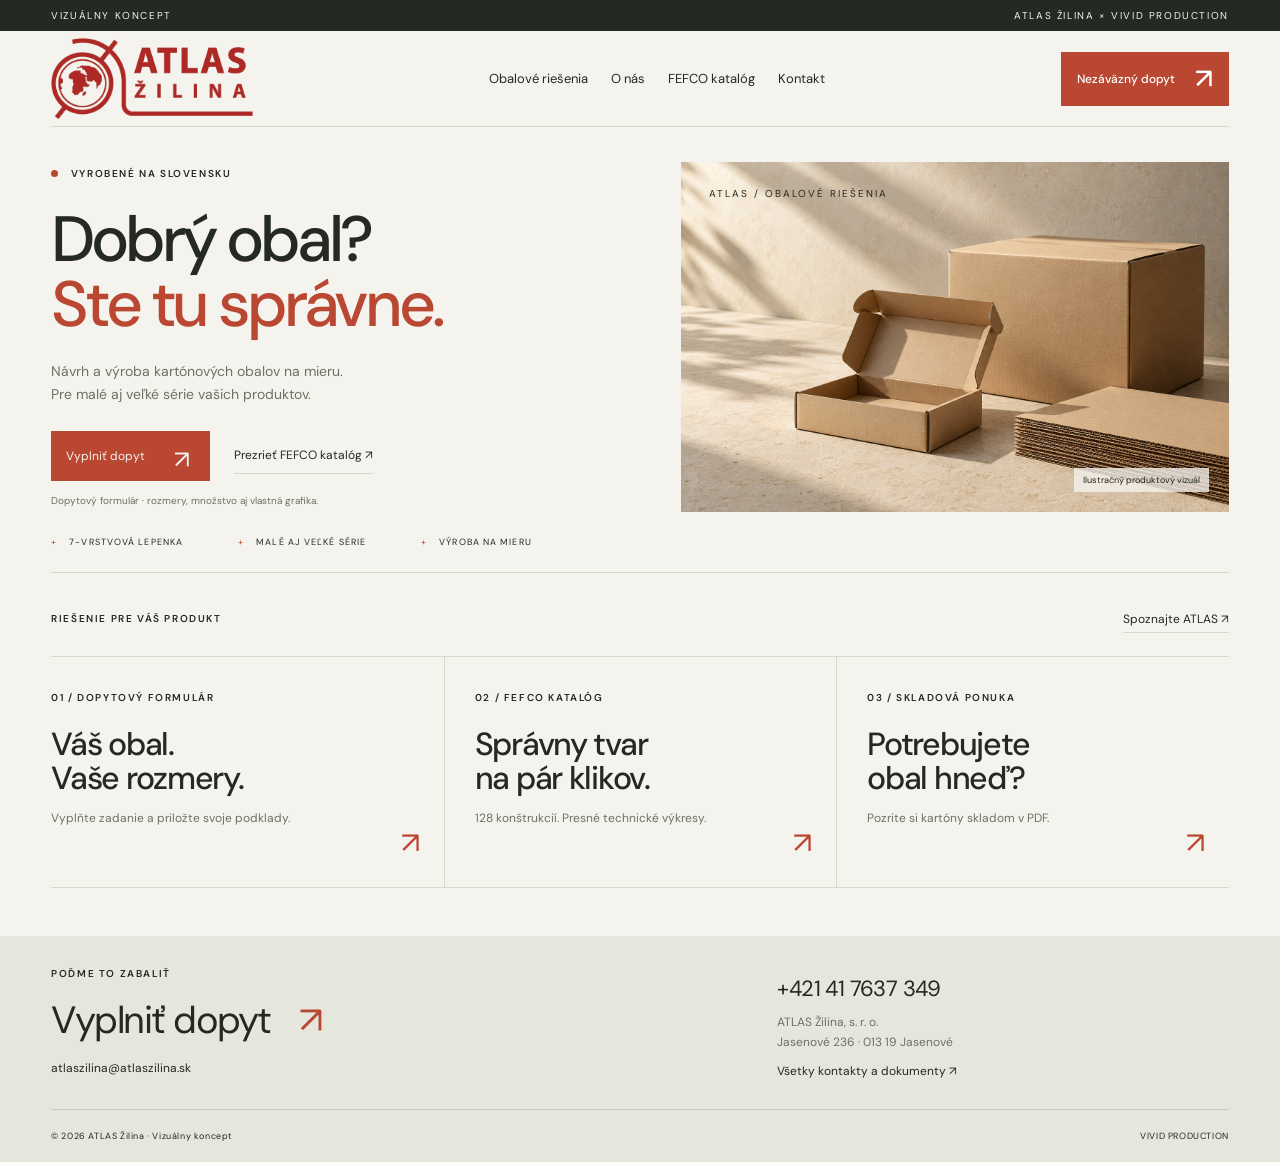
==== index.html @ 8ef68969 "Make inquiry form prominent in header, hero and contact" ====
<!doctype html>
<html lang="sk"><head><meta charset="utf-8"><meta http-equiv="Content-Security-Policy" content="default-src 'none'; base-uri 'none'; object-src 'none'; script-src 'self'; style-src 'self'; font-src 'self'; img-src 'self' data:; connect-src 'self' blob:; form-action 'none'"><meta name="referrer" content="strict-origin-when-cross-origin"><meta name="viewport" content="width=device-width,initial-scale=1"><meta name="robots" content="noindex,nofollow"><meta name="description" content="ATLAS Žilina — návrh a výroba kartónových obalov na mieru. Vizuálny koncept od Vivid Production."><title>ATLAS Žilina — Dobrý obal? Ste tu správne.</title><link rel="stylesheet" href="style.css"></head>
<body id="top" class="minimal-home"><div class="concept">VIZUÁLNY KONCEPT <span>ATLAS ŽILINA × VIVID PRODUCTION</span></div><header><a href="index.html" aria-label="Atlas Žilina — úvod"><img class="logo" src="logo.png" alt="ATLAS Žilina"></a><nav id="nav"><a href="index.html#riesenia">Obalové riešenia</a><a href="o-nas.html">O nás</a><a href="fefco.html">FEFCO katalóg</a><a href="index.html#kontakt">Kontakt</a></nav><a class="nav-cta" href="dopyt.html">Nezáväzný dopyt <span aria-hidden="true">↗</span></a><button id="menu" aria-label="Otvoriť menu" aria-expanded="false">☰</button></header>
<main><section class="hero"><div class="hero-layout"><div class="hero-copy"><div class="eyebrow"><span class="dot"></span> VYROBENÉ NA SLOVENSKU</div><h1>Dobrý obal?<br><span>Ste tu správne.</span></h1><p>Návrh a výroba kartónových obalov na mieru.<br>Pre malé aj veľké série vašich produktov.</p><div class="hero-actions"><a class="round-link inquiry-primary" href="dopyt.html">Vyplniť dopyt <span aria-hidden="true">↗</span></a><a class="hero-secondary" href="fefco.html">Prezrieť FEFCO katalóg ↗</a></div><p class="hero-form-hint">Dopytový formulár · rozmery, množstvo aj vlastná grafika.</p></div><div class="hero-image"><img src="hero.png" alt="Ilustračná kompozícia kartónových obalov na mieru" fetchpriority="high"><div class="image-tag">ATLAS / OBALOVÉ RIEŠENIA</div><span class="image-note">Ilustračný produktový vizuál</span></div></div><div class="hero-strip"><span>7-VRSTVOVÁ LEPENKA</span><span>MALÉ AJ VEĽKÉ SÉRIE</span><span>VÝROBA NA MIERU</span></div></section><section id="riesenia" class="home-solutions"><div class="home-section-label"><span class="eyebrow">RIEŠENIE PRE VÁŠ PRODUKT</span><a href="o-nas.html">Spoznajte ATLAS ↗</a></div><div class="home-options"><a href="dopyt.html"><span class="eyebrow">01 / DOPYTOVÝ FORMULÁR</span><h2>Váš obal.<br> Vaše rozmery.</h2><p>Vyplňte zadanie a priložte svoje podklady.</p><span class="option-arrow" aria-hidden="true">↗</span></a><a href="fefco.html"><span class="eyebrow">02 / FEFCO KATALÓG</span><h2>Správny tvar<br> na pár klikov.</h2><p>128 konštrukcií. Presné technické výkresy.</p><span class="option-arrow" aria-hidden="true">↗</span></a><a href="https://www.atlaszilina.sk/files/kartony_skladom.pdf" target="_blank" rel="noopener"><span class="eyebrow">03 / SKLADOVÁ PONUKA</span><h2>Potrebujete<br> obal hneď?</h2><p>Pozrite si kartóny skladom v PDF.</p><span class="option-arrow" aria-hidden="true">↗</span></a></div></section></main><footer id="kontakt" class="home-footer"><div class="home-contact"><div><span class="eyebrow">POĎME TO ZABALIŤ</span><a class="home-email" href="dopyt.html">Vyplniť dopyt <span>↗</span></a><a href="mailto:atlaszilina@atlaszilina.sk">atlaszilina@atlaszilina.sk</a></div><div><a class="home-phone" href="tel:+421417637349">+421 41 7637 349</a><p>ATLAS Žilina, s. r. o.<br>Jasenové 236 · 013 19 Jasenové</p><a href="o-nas.html#kontakt">Všetky kontakty a dokumenty ↗</a></div></div><div class="footer-bottom"><span>© 2026 ATLAS Žilina · Vizuálny koncept</span><span>VIVID PRODUCTION</span></div></footer><script src="app.js"></script></body></html>
---- style.css ----
:root{--paper:#f5f3ed;--ink:#252923;--muted:#6d7167;--red:#b94732;--line:#d8d9ce;--sage:#e6e8dd}*{box-sizing:border-box}html{scroll-behavior:smooth;scroll-padding-top:100px}body{margin:0;background:var(--paper);color:var(--ink);font-family:'DM Sans',Arial,sans-serif;font-size:16px;-webkit-font-smoothing:antialiased}a{color:inherit;text-decoration:none}button,input,select,textarea{font:inherit}button,a,input,select,textarea{-webkit-tap-highlight-color:transparent}button{cursor:pointer}a:focus-visible,button:focus-visible,input:focus-visible,textarea:focus-visible,select:focus-visible{outline:2px solid var(--red);outline-offset:5px}img{display:block;width:100%;object-fit:cover}p{line-height:1.65}button{color:inherit}h1,h2,h3,p,figure{margin:0}h1,h2,h3{font-weight:500}em{font-style:normal;color:var(--red)}.concept{padding:9px 4%;font-size:10px;letter-spacing:1.6px;background:var(--ink);color:#f5f3ed;display:flex;justify-content:space-between}header{height:100px;margin:0 4%;display:flex;align-items:center;justify-content:space-between;border-bottom:1px solid var(--line);gap:24px}.logo{width:146px;height:auto;object-fit:contain}nav{display:flex;gap:30px;font-size:13px}nav a:hover{color:var(--red)}.nav-cta{border-bottom:1px solid var(--ink);padding:12px 0;font-size:13px}.nav-cta span{margin-left:30px}#menu{display:none}.hero{padding:50px 4% 0}.eyebrow{font-size:10px;letter-spacing:1.6px;font-weight:600;line-height:1.6}.dot{display:inline-block;width:7px;height:7px;border-radius:100%;background:var(--red);margin-right:9px}.hero h1{font-size:clamp(66px,9.5vw,150px);line-height:.98;letter-spacing:-.075em;margin:35px 0 30px}.hero h1 span{color:var(--red)}.hero-bottom{display:flex;justify-content:space-between;align-items:flex-end;margin-bottom:32px}.hero-bottom p{font-size:14px}.round-link{display:flex;align-items:center;gap:22px;font-size:12px}.round-link span{border:1px solid var(--line);width:46px;height:46px;display:grid;place-items:center;font-size:20px}.hero-image{position:relative;overflow:hidden;height:clamp(350px,43vw,650px);background:#d5c5af}.hero-image img{height:100%;object-position:center 53%}.image-tag{position:absolute;left:28px;top:25px;font-size:10px;letter-spacing:2px}.image-caption{position:absolute;left:28px;bottom:30px;font-size:24px;letter-spacing:-.6px}.image-note{position:absolute;right:20px;bottom:20px;font-size:9px;background:#f5f3edc9;padding:6px 9px}.hero-strip{display:flex;justify-content:space-between;gap:20px;padding:24px 0;border-bottom:1px solid var(--line);font-size:10px;letter-spacing:1.1px}.hero-strip span:before{content:'+';color:var(--red);margin-right:12px}.section{padding:100px 4%}.section-top{display:flex;justify-content:space-between;gap:25px;margin-bottom:40px}.small{color:var(--muted);font-size:12px}.intro{display:grid;grid-template-columns:1.3fr 1fr;gap:12%;align-items:end;margin-bottom:55px}h2{font-size:clamp(42px,5.5vw,83px);line-height:1.05;letter-spacing:-.06em}.intro>p{max-width:370px;color:var(--muted);font-size:15px}.solution{display:grid;grid-template-columns:.35fr 1.4fr 1.25fr 50px;gap:25px;align-items:center;padding:35px 0;border-top:1px solid var(--line);transition:padding .25s,color .25s}.solution:last-child{border-bottom:1px solid var(--line)}.solution:hover{padding-left:15px;padding-right:15px;color:var(--red)}.index{font-size:11px;color:var(--muted)}h3{font-size:25px;letter-spacing:-.8px}.solution p{font-size:13px;max-width:330px;color:var(--muted)}.arrow{font-size:28px;text-align:right}.factory{background:var(--ink);color:var(--paper);padding:75px 4%}.factory-title{display:flex;justify-content:space-between;align-items:flex-start;margin-bottom:45px;gap:30px}.factory-title h2{font-size:clamp(38px,5vw,72px)}.factory-title em{color:#c6cdb6}.factory figure{position:relative}.factory figure img{height:480px;object-position:center}.factory figcaption{font-size:10px;display:flex;justify-content:space-between;padding:15px 0;color:#c5c9bc;letter-spacing:.5px}.factory-facts{display:grid;grid-template-columns:repeat(3,1fr);gap:60px;padding-top:55px}.fact-number{display:block;font-size:72px;letter-spacing:-5px;line-height:1;margin-bottom:28px}.fact-number>span{font-size:17px;letter-spacing:-.5px;margin-left:10px;color:#bbc5a9}.factory-facts h3{font-size:18px;margin-bottom:12px}.factory-facts p{font-size:13px;color:#bdc2b5;max-width:280px}.process-grid{display:grid;grid-template-columns:1fr 1fr;gap:8%}.step{width:100%;display:flex;gap:24px;padding:27px 0;text-align:left;background:none;border:0;border-top:1px solid var(--line);align-items:flex-start}.step>span{font-size:11px;padding-top:8px;color:var(--muted)}.step h3{font-size:24px;margin-bottom:12px}.step p{font-size:13px;color:var(--muted);max-width:310px;display:none}.step b{margin-left:auto;font-size:22px;font-weight:400}.step.active{color:var(--red)}.step.active p{display:block}.process-image{align-self:start;background:var(--sage)}.process-image img{height:320px}.process-image figcaption{font-size:10px;padding:15px 18px;letter-spacing:.5px}.material-section{display:grid;grid-template-columns:1fr 1fr;background:var(--sage)}.material-photo{position:relative}.material-photo img{height:100%;min-height:480px}.material-photo>span{position:absolute;bottom:18px;left:22px;background:var(--paper);font-size:9px;padding:7px 10px;letter-spacing:1px}.material-copy{padding:65px 12%}.material-copy h2{margin:30px 0}.material-copy p{font-size:14px;color:var(--muted);max-width:330px}.text-link{display:flex;justify-content:space-between;border-bottom:1px solid var(--ink);padding:20px 0;margin-top:20px;font-size:13px}.inquiry{display:grid;grid-template-columns:1fr 1.1fr;gap:8%;padding-top:110px;padding-bottom:110px}.inquiry h2{margin:35px 0 25px}.inquiry>div>p{color:var(--muted);font-size:14px}.contact-phone{display:inline-block;margin-top:35px;font-size:21px;letter-spacing:-.5px}form{background:#eeeee6;padding:35px}.form-top{display:flex;justify-content:space-between;font-size:10px;letter-spacing:1.6px;margin-bottom:30px}label{display:flex;flex-direction:column;font-size:11px;gap:10px;margin-bottom:22px}.form-row{display:grid;grid-template-columns:1fr 1fr;gap:20px}input,select,textarea{border:0;border-bottom:1px solid #c5c8ba;background:transparent;padding:8px 0 12px;width:100%;min-width:0;border-radius:0;font-size:13px;color:var(--ink)}textarea{resize:vertical}input::placeholder,textarea::placeholder{color:#84887b}.form-note{font-size:10px;line-height:1.6;color:var(--muted);margin-bottom:15px}.submit{display:flex;justify-content:space-between;align-items:center;width:100%;background:var(--red);color:#fff;border:0;padding:18px 20px;font-size:13px}.submit:hover{background:#9f3827}#draft{padding-top:25px}#draft h3{font-size:20px;margin-bottom:15px}.draft-actions{display:flex;gap:16px;flex-wrap:wrap;margin:15px 0;font-size:12px}.draft-actions button{border:1px solid var(--ink);background:none;padding:8px}.draft-actions a{padding:8px 0}footer{background:#e6e7dc;padding:45px 4% 20px}.footer-top{display:flex;justify-content:space-between;align-items:center;padding-bottom:45px;border-bottom:1px solid #cacdbe}.footer-top p{font-size:25px;line-height:1.2;letter-spacing:-.7px}.footer-top>a{font-size:12px}.footer-grid{display:grid;grid-template-columns:1fr 1.3fr 1fr 1fr;gap:35px;padding:45px 0}.footer-grid p{font-size:12px;margin:20px 0 10px;line-height:1.9}.footer-grid a{font-size:12px}.footer-grid a:hover{text-decoration:underline}.footer-bottom{display:flex;justify-content:space-between;gap:20px;font-size:9px;letter-spacing:.6px;border-top:1px solid #cacdbe;padding-top:20px}::selection{background:var(--red);color:#fff}@media(min-width:1600px){header,.hero,.section,.factory,footer{padding-left:max(4%,calc((100vw - 1500px)/2));padding-right:max(4%,calc((100vw - 1500px)/2))}header{margin:0}}@media(max-width:900px){nav{gap:16px;font-size:11px}.nav-cta{font-size:11px}.logo{width:120px}.solution{grid-template-columns:30px 1fr 1fr 25px;gap:15px}.factory-facts{gap:30px}.material-copy{padding:45px 9%}.material-copy h2{font-size:48px}.inquiry{gap:5%}form{padding:25px}.footer-grid{grid-template-columns:1fr 1fr}.fact-number{font-size:60px}.hero h1{font-size:11vw}}@media(max-width:620px){.concept{font-size:8px;letter-spacing:.6px}header{height:80px}.logo{width:115px}.nav-cta{margin-left:auto;font-size:11px}.nav-cta span{margin-left:10px}#menu{display:block;background:none;border:0;font-size:22px;padding:8px}nav{display:none;position:absolute;top:108px;left:0;right:0;background:var(--paper);padding:25px 5%;z-index:10;border-bottom:1px solid var(--line);font-size:15px}nav.open{display:flex;flex-direction:column;gap:22px}.hero{padding-top:35px}.hero>.eyebrow{font-size:8px;letter-spacing:.8px}.hero h1{font-size:15vw;margin:27px 0;letter-spacing:-.07em}.hero-bottom{display:block}.hero-bottom p{font-size:12px}.round-link{margin-top:20px;justify-content:space-between}.round-link span{width:36px;height:36px}.hero-image{height:360px}.hero-image img{object-position:58% center}.image-tag{font-size:8px;left:16px;top:16px}.image-caption{left:16px;bottom:45px;font-size:19px}.image-note{font-size:8px;bottom:12px;right:12px}.hero-strip{display:grid;grid-template-columns:1fr 1fr;gap:15px 8px;font-size:8px;letter-spacing:.5px;padding:22px 0}.hero-strip span:before{margin-right:6px}.section{padding-top:65px;padding-bottom:65px}.section-top{margin-bottom:28px}.section-top .small{display:none}.intro{grid-template-columns:1fr;gap:25px;margin-bottom:35px}h2{font-size:46px}.intro>p{font-size:14px;max-width:100%}.solution{grid-template-columns:25px 1fr 25px;gap:12px;padding:25px 0}.solution h3{font-size:23px}.solution p{grid-column:2;grid-row:2;font-size:12px}.solution .arrow{grid-column:3;grid-row:1;font-size:24px}.factory{padding-top:55px;padding-bottom:55px}.factory-title{display:block}.factory-title h2{margin-top:25px;font-size:42px}.factory figure img{height:290px}.factory figcaption{font-size:8px;gap:15px}.factory-facts{grid-template-columns:1fr;gap:30px;padding-top:30px}.factory-facts>div{border-top:1px solid #51564a;padding-top:25px}.fact-number{font-size:58px;margin-bottom:17px}.factory-facts p{max-width:100%}.process-grid{grid-template-columns:1fr;gap:30px}.process-image img{height:auto;aspect-ratio:16/10}.step h3{font-size:23px}.material-section{grid-template-columns:1fr}.material-photo img{height:300px;min-height:0}.material-copy{padding:40px 5%}.material-copy h2{font-size:48px}.material-copy p{max-width:100%}.inquiry{grid-template-columns:1fr;gap:35px}.inquiry h2{margin-top:25px}form{padding:25px 18px}.form-row{grid-template-columns:1fr;gap:0}input,select,textarea{font-size:16px}.footer-top{gap:20px;flex-wrap:wrap;padding-bottom:30px}.footer-top p{font-size:20px}.footer-grid{gap:30px 20px;padding:30px 0}.footer-grid .eyebrow{font-size:9px;letter-spacing:.6px}.footer-grid p,.footer-grid a{font-size:11px;overflow-wrap:anywhere}.footer-bottom{flex-direction:column;gap:12px;font-size:8px}}@media(prefers-reduced-motion:reduce){html{scroll-behavior:auto}*{transition:none!important}}

.file-zone{border:1px dashed #b9bdae;padding:22px;margin:4px 0 25px}.file-zone label{font-size:13px;display:block;margin-bottom:10px}.optional{color:var(--muted);font-size:10px}.file-zone>p{font-size:11px;color:var(--muted);margin:8px 0;line-height:1.6}.file-zone input{border:0;font-size:12px;padding:12px 0;max-width:100%}.file-zone input::file-selector-button{font:inherit;border:1px solid var(--ink);padding:10px 14px;background:transparent;color:var(--ink);margin-right:12px;cursor:pointer}.file-zone ul{padding:0;list-style:none;margin:10px 0}.file-zone li{display:flex;align-items:center;justify-content:space-between;gap:12px;padding:9px 0;border-top:1px solid var(--line);font-size:11px}.file-zone li span{overflow-wrap:anywhere}.file-zone li button{background:none;border:0;text-decoration:underline;font-size:11px;padding:8px}.file-error{color:#a52c21!important}.draft-actions #download-email{background:var(--ink);color:var(--paper);padding:12px}.hero h1{font-size:clamp(62px,9vw,142px)}@media(max-width:620px){.hero h1{font-size:13.5vw}.file-zone{padding:16px}.file-zone input{font-size:11px}}
/* ATLAS / Catalogue, quality and people */
.catalog-teaser{background:#eceee4}.catalog-teaser-grid{display:grid;grid-template-columns:1fr 1fr;gap:10%;align-items:center}.catalog-teaser-grid>div>p{color:var(--muted);font-size:14px;max-width:350px;margin:25px 0}.catalog-cta{display:flex;justify-content:space-between;max-width:350px;padding:18px 20px;background:var(--ink);color:var(--paper);font-size:13px}.catalog-numbers{display:flex;gap:40px;margin-top:35px;font-size:10px;letter-spacing:1px;color:var(--muted)}.catalog-numbers b{display:block;font-size:40px;letter-spacing:-2px;font-weight:500;color:var(--ink);margin-bottom:7px}.catalog-art{background:#fff;padding:30px;display:block}.catalog-art>img{width:100%;height:280px;object-fit:contain;margin:25px 0}.catalog-art-foot{display:flex;justify-content:space-between;border-top:1px solid var(--line);padding-top:20px;font-size:12px}.quality{display:grid;grid-template-columns:1.15fr 1fr;padding:90px 8%;gap:12%;background:#252923;color:#f5f3ed;align-items:center}.quality h2{font-size:clamp(40px,5vw,70px);margin:30px 0}.quality em{color:#c4ceb5}.quality-copy>p{color:#c3c9b9;font-size:14px;max-width:380px}.certificate-meta{margin:30px 0}.certificate-meta>div{display:flex;justify-content:space-between;gap:15px;border-top:1px solid #505448;padding:14px 0;font-size:11px}.certificate-meta dt{color:#bac3ab}.certificate-meta dd{margin:0;text-align:right}.certificate-links>a{display:flex;justify-content:space-between;font-size:12px;padding:16px 0;border-top:1px solid #505448}.certificate-links>a>span{color:#c4ceb5}.certificate-preview{background:#dce0ce;padding:24px;transform:rotate(2deg);color:#252923;transition:transform .3s}.certificate-preview:hover{transform:rotate(0deg)}.certificate-preview img{max-height:440px;object-fit:contain;margin:18px auto;box-shadow:0 10px 30px #0002}.cert-label,.cert-open{font-size:10px;letter-spacing:1px;display:block}.cert-open{text-align:right}.team-grid{display:grid;grid-template-columns:repeat(3,1fr);gap:45px 28px}.portrait-slot{aspect-ratio:4/5;background:#e1e4d8;display:flex;position:relative;align-items:center;justify-content:center;overflow:hidden}.portrait-1{background:#e9e3d9}.portrait-2{background:#d9dfda}.portrait-slot:after{content:'';position:absolute;width:75%;height:85%;border-radius:50% 50% 0 0;background:linear-gradient(160deg,#fff4,#fff0);bottom:-20%;transform:rotate(-12deg)}.portrait-index{position:absolute;left:20px;top:20px;font-size:9px;letter-spacing:2px}.portrait-initials{font-size:75px;font-weight:400;letter-spacing:-5px;color:#747d6350}.portrait-caption{position:absolute;bottom:20px;left:20px;font-size:8px;letter-spacing:1.5px;color:#666e5c}.person-title{display:flex;justify-content:space-between;gap:10px;margin:20px 0 8px}.person-title h3{font-size:20px;letter-spacing:-.6px}.person-title>span{color:var(--red)}.person-role{color:var(--muted);font-size:11px;min-height:34px;margin-bottom:12px}.person>a{display:block;font-size:12px;line-height:1.8;overflow-wrap:anywhere}.person>a:hover{color:var(--red)}.team-note{margin-top:35px;font-size:10px;color:var(--muted)}nav{gap:23px}.logo{width:146px;height:auto}.catalog-page{padding:60px 4% 90px}.catalog-head{display:flex;align-items:flex-end;justify-content:space-between;gap:30px;margin:30px 0 50px}.catalog-head h1{font-size:clamp(50px,7vw,105px);letter-spacing:-.07em;line-height:1.02}.catalog-head p{max-width:330px;font-size:14px;color:var(--muted)}.catalog-toolbar{display:flex;gap:20px;align-items:end;padding-bottom:25px;border-bottom:1px solid var(--line)}.catalog-search{flex:1;margin:0;max-width:440px}.catalog-search input{font-size:22px;padding:14px 0}.catalog-reset{background:none;border:1px solid var(--line);padding:13px 20px;font-size:12px}.category-filters{display:flex;gap:8px;flex-wrap:wrap;margin:25px 0 30px}.category-filter{padding:10px 14px;border:1px solid var(--line);background:transparent;font-size:11px;text-align:left}.category-filter[aria-pressed=true]{background:var(--ink);color:var(--paper);border-color:var(--ink)}.category-filter span{opacity:.6;margin-right:6px}.catalog-result-line{display:flex;justify-content:space-between;gap:20px;font-size:11px;color:var(--muted);margin-bottom:22px}.product-grid{display:grid;grid-template-columns:repeat(4,1fr);gap:18px}.fefco-product{background:#fff;border:1px solid #e3e5dc;text-align:left;padding:20px;transition:transform .2s,border-color .2s;min-width:0}.fefco-product:hover{transform:translateY(-4px);border-color:var(--red)}.fefco-product img{height:155px;object-fit:contain;margin:15px 0 25px}.fefco-code{font-size:25px;letter-spacing:-1px}.fefco-product-footer{display:flex;justify-content:space-between;align-items:center}.fefco-category{font-size:9px;color:var(--muted);margin-top:6px}.fefco-product-footer>span{font-size:24px;color:var(--red)}.empty-result{padding:80px 20px;text-align:center;color:var(--muted)}.catalog-disclaimer{font-size:11px;max-width:700px;color:var(--muted);margin-top:35px}.product-dialog{width:min(900px,94vw);max-height:90dvh;padding:0;border:0;background:var(--paper);color:var(--ink);overflow-y:auto}.product-dialog::backdrop{background:#1c241cc9;backdrop-filter:blur(4px)}.dialog-head{display:flex;justify-content:space-between;align-items:center;padding:25px 30px;border-bottom:1px solid var(--line)}.dialog-head h2{font-size:32px}.dialog-close{border:1px solid var(--line);background:none;padding:9px 14px;font-size:20px}.dialog-image{background:#fff;padding:30px}.dialog-image img{max-height:48dvh;object-fit:contain}.dialog-bottom{padding:25px 30px}.dialog-bottom p{font-size:12px;color:var(--muted);margin-bottom:18px}.dialog-actions{display:flex;justify-content:space-between;align-items:center;gap:20px;flex-wrap:wrap}.dialog-actions a{font-size:12px;border-bottom:1px solid var(--line);padding:12px 0}.dialog-actions .select-product{background:var(--red);color:#fff;padding:14px 20px;border:0}.catalog-back{font-size:11px;display:inline-block;margin-bottom:28px}.catalog-footer{padding:30px 4%;background:var(--sage);display:flex;justify-content:space-between;gap:20px;font-size:11px}.menu-link{display:none}@media(max-width:900px){nav{gap:14px;font-size:11px}.quality{padding:65px 5%;gap:6%}.product-grid{grid-template-columns:repeat(3,1fr)}.team-grid{gap:35px 20px}.person-title h3{font-size:18px}.catalog-head{align-items:flex-start;flex-direction:column;gap:25px}}@media(max-width:620px){.catalog-teaser-grid,.quality{grid-template-columns:1fr;gap:35px}.catalog-art{padding:22px}.catalog-art>img{height:220px}.quality{padding:60px 5%}.certificate-preview{max-width:340px;margin:0 auto;transform:rotate(1deg)}.team-grid{grid-template-columns:1fr 1fr;gap:35px 15px}.portrait-index,.portrait-caption{left:12px}.portrait-index{top:12px}.portrait-caption{font-size:7px;letter-spacing:.7px;bottom:12px}.portrait-initials{font-size:48px}.person-title h3{font-size:16px;line-height:1.25}.person-role{font-size:10px;min-height:45px}.person>a{font-size:10px}.catalog-page{padding-top:35px}.catalog-head h1{font-size:59px}.catalog-head{margin:20px 0 35px}.catalog-head p{font-size:13px}.catalog-toolbar{align-items:center;gap:12px}.catalog-search input{font-size:18px}.catalog-reset{padding:11px}.category-filter{font-size:10px;padding:9px 11px}.product-grid{grid-template-columns:1fr 1fr;gap:10px}.fefco-product{padding:12px}.fefco-product img{height:115px;margin:8px 0 20px}.fefco-code{font-size:22px}.fefco-category{font-size:8px}.catalog-result-line{font-size:10px}.catalog-result-line>span:last-child{display:none}.dialog-head,.dialog-bottom{padding:20px}.dialog-image{padding:15px}.dialog-head h2{font-size:28px}.catalog-footer{flex-direction:column}.menu-link{display:inline}.certificate-meta>div{font-size:10px}}
/* Owner feedback — compact editorial proportions */
@font-face{font-family:'DM Sans';font-style:normal;font-weight:400;font-display:swap;src:url('dm-sans-400.ttf') format('truetype')}@font-face{font-family:'DM Sans';font-style:normal;font-weight:500;font-display:swap;src:url('dm-sans-500.ttf') format('truetype')}@font-face{font-family:'DM Sans';font-style:normal;font-weight:600;font-display:swap;src:url('dm-sans-600.ttf') format('truetype')}
header{height:96px;gap:22px}.logo{width:202px;max-width:100%;height:auto}.nav-cta{display:flex;align-items:center;gap:20px;background:var(--red);color:#fff;border:0;padding:13px 16px;font-size:12px;font-weight:500;white-space:nowrap}.nav-cta span{margin:0;font-size:28px;line-height:1}.nav-cta:hover{background:#9f3827}.hero{padding-top:28px}.hero-layout{display:grid;grid-template-columns:1fr 1.1fr;gap:5%;align-items:center}.hero-copy{min-width:0}.hero h1{font-size:clamp(46px,5.1vw,78px);letter-spacing:-.065em;line-height:1.03;margin:25px 0 22px}.hero-copy>p{font-size:14px;color:var(--muted)}.hero-image{height:clamp(290px,28vw,390px)}.hero-image img{object-position:60% center}.hero .round-link{display:inline-flex;background:var(--ink);color:var(--paper);padding:12px 15px;gap:24px;margin-top:24px;font-size:12px}.hero .round-link span{border:0;width:26px;height:26px;font-size:25px}.hero-strip{padding:19px 0;font-size:9px}.section{padding-top:54px;padding-bottom:54px}.section-top{margin-bottom:25px}h2{font-size:clamp(33px,3.5vw,52px);letter-spacing:-.045em}.intro{gap:7%;margin-bottom:30px}.intro>p{font-size:13px}.solution{padding:23px 0}.solution h3{font-size:23px}.factory{padding-top:48px;padding-bottom:48px}.factory-title{margin-bottom:25px}.factory-title h2{font-size:clamp(32px,3.4vw,48px)}.factory figure img{height:250px}.factory-facts{gap:35px;padding-top:27px}.fact-number{font-size:53px;margin-bottom:16px;letter-spacing:-3px}.fact-number>span{font-size:14px;letter-spacing:-.4px}.fact-words{font-size:35px;letter-spacing:-1.5px;min-height:53px;display:flex;gap:8px;align-items:baseline;flex-wrap:wrap;line-height:1.1}.fact-words>span{margin-left:0}.factory-facts h3{font-size:16px}.factory-facts p{font-size:12px;max-width:100%}.process-cards{display:grid;grid-template-columns:repeat(3,1fr);gap:30px}.process-cards article{border-top:1px solid var(--line);padding-top:20px}.process-cards article>span{font-size:9px;letter-spacing:1.4px;color:var(--red)}.process-cards h3{font-size:20px;margin:15px 0 12px;letter-spacing:-.5px}.process-cards p{font-size:12px;color:var(--muted);max-width:330px}.catalog-art{padding:22px}.catalog-art>img{height:190px;margin:18px 0}.catalog-teaser-grid>div>p{margin:20px 0;font-size:13px}.catalog-numbers{margin-top:22px;gap:30px}.catalog-numbers b{font-size:31px}.quality{padding:52px 8%;gap:10%}.quality h2{font-size:clamp(34px,3.7vw,53px);margin:22px 0}.quality-copy>p{font-size:13px}.certificate-meta{margin:22px 0}.certificate-meta>div{padding:11px 0}.certificate-preview{padding:18px;max-width:350px;justify-self:center}.certificate-preview img{max-height:240px;margin:15px auto}.team-home .intro{grid-template-columns:1.3fr 1fr;gap:7%;margin-bottom:25px}.team-home .team-grid{gap:22px}.team-home .portrait-slot{height:190px;aspect-ratio:auto}.team-home .portrait-initials{font-size:57px}.team-home .person-title{margin-top:14px}.team-home .person-title h3{font-size:18px}.team-home .person-role{font-size:10px;min-height:25px}.team-home .person>a{font-size:11px}.text-arrow{font-size:12px;display:inline-flex;align-items:center;gap:14px}.text-arrow span{background:var(--ink);color:var(--paper);padding:5px 9px;font-size:20px}.contact-invite{display:flex;justify-content:space-between;align-items:center;gap:30px;background:#e6e8dd;padding:38px 4%}.contact-invite h2{margin-top:13px}.contact-invite .catalog-cta{min-width:240px;gap:40px;align-items:center}.contact-invite .catalog-cta>span{font-size:24px}.page-back{display:block;margin:25px 4% 0;font-size:12px}.inquiry{padding-top:35px;padding-bottom:55px}.inquiry h2{font-size:clamp(40px,4.5vw,62px)}footer{padding-top:32px}.footer-top{padding-bottom:28px}.footer-top p{font-size:23px}.footer-grid{padding:28px 0;gap:25px}.footer-grid p{margin-top:15px}.catalog-page{padding-top:32px;padding-bottom:55px}.catalog-head{margin-top:20px;margin-bottom:32px}.catalog-head h1{font-size:clamp(44px,5.4vw,76px)}.catalog-head p{font-size:13px}.catalog-back{margin-bottom:20px}
@media(min-width:1600px){.hero-layout{gap:6%}.hero h1{font-size:78px}.hero-image{height:390px}}
@media(max-width:1100px){.logo{width:180px}nav{gap:15px;font-size:11px}.nav-cta{gap:12px;font-size:11px;padding:11px 13px}.nav-cta span{font-size:24px}.hero h1{font-size:5.2vw}.fact-words{font-size:29px}.certificate-preview{max-width:300px}}
@media(max-width:900px){header{height:88px}.logo{width:175px}header>nav{display:none;position:absolute;top:116px;left:0;right:0;background:var(--paper);padding:22px 5%;z-index:20;border-bottom:1px solid var(--line);font-size:15px}header>nav.open{display:flex;flex-direction:column;gap:20px}#menu{display:block;border:0;background:none;padding:8px;font-size:24px}.nav-cta{margin-left:auto}.hero h1{font-size:5.5vw}.hero-image{height:300px}.image-tag{font-size:8px;left:16px;top:16px}.team-home .portrait-slot{height:150px}.team-home .person-title h3{font-size:16px}.team-home .person-role{min-height:34px}.team-home .person>a{font-size:10px}.quality{padding:45px 5%;gap:7%}.quality h2{font-size:40px}.catalog-numbers b{font-size:28px}.process-cards{gap:20px}.process-cards h3{font-size:18px}}
@media(max-width:620px){.concept{font-size:8px}.logo{width:150px}.nav-cta{font-size:10px;gap:10px;padding:10px 12px}.nav-cta span{font-size:23px}header{gap:10px;height:80px}header>nav{top:108px}#menu{font-size:22px;padding:6px}.hero{padding-top:23px}.hero-layout{grid-template-columns:1fr;gap:24px}.hero h1{font-size:clamp(43px,11.7vw,65px);margin:20px 0 16px}.hero-copy>p{font-size:12px}.hero .round-link{margin-top:20px;padding:10px 14px;gap:25px}.hero-image{height:230px}.hero-strip{padding:17px 0;gap:13px 8px}.section{padding-top:38px;padding-bottom:38px}h2{font-size:35px}.intro{gap:18px;margin-bottom:23px}.intro>p{font-size:12px}.section-top{margin-bottom:20px}.solution{padding:19px 0}.solution h3{font-size:21px}.factory{padding-top:38px;padding-bottom:38px}.factory-title h2{font-size:34px}.factory figure img{height:205px}.factory-facts{grid-template-columns:1fr;gap:20px;padding-top:22px}.factory-facts>div{padding-top:18px}.fact-number{font-size:43px;margin-bottom:12px}.fact-words{font-size:31px;min-height:0}.factory-facts p{font-size:12px}.process-cards{grid-template-columns:1fr;gap:20px}.process-cards article{padding-top:16px}.process-cards h3{margin:11px 0 8px;font-size:20px}.process-cards p{max-width:100%}.catalog-teaser-grid{gap:25px}.catalog-art>img{height:180px}.catalog-numbers{gap:35px}.quality{padding:40px 5%;gap:27px}.quality h2{font-size:36px}.certificate-preview{max-width:275px}.certificate-preview img{max-height:200px}.certificate-meta>div{font-size:10px}.team-home .intro{grid-template-columns:1fr;gap:15px}.team-home .team-grid{grid-template-columns:repeat(3,1fr);gap:10px}.team-home .portrait-slot{height:125px}.team-home .portrait-index{font-size:7px;left:9px;top:10px;letter-spacing:.5px}.team-home .portrait-initials{font-size:34px;letter-spacing:-2px}.team-home .portrait-caption{font-size:6px;left:8px;right:6px;line-height:1.5;letter-spacing:.4px}.team-home .person-title h3{font-size:13px;line-height:1.3}.team-home .person-title>span{display:none}.team-home .person-role{font-size:9px;min-height:42px}.team-home .person>a{display:none}.team-home .person-title{margin:12px 0 7px}.text-arrow{font-size:11px;gap:10px}.text-arrow span{font-size:17px;padding:4px 7px}.contact-invite{flex-direction:column;align-items:stretch;padding:30px 5%;gap:23px}.contact-invite h2{font-size:34px}.contact-invite .catalog-cta{min-width:0;max-width:none}.footer-top p{font-size:19px}.footer-grid{gap:25px 18px}.footer-top{padding-bottom:22px}.inquiry{padding-top:30px}.catalog-head h1{font-size:48px}.page-back{margin-top:22px}}

/* Minimal homepage: one introduction, three paths, contact. */
.minimal-home .hero{padding-top:35px}.minimal-home .hero-layout{grid-template-columns:1fr 1fr;gap:7%}.minimal-home .hero-image{height:350px}.minimal-home .hero-strip{justify-content:flex-start;gap:55px;padding:24px 0}.minimal-home .hero h1{font-size:clamp(46px,5vw,72px)}.home-solutions{padding:38px 4% 48px}.home-section-label{display:flex;justify-content:space-between;gap:20px;margin-bottom:23px}.home-section-label>a{font-size:12px;border-bottom:1px solid var(--line);padding-bottom:5px}.home-options{display:grid;grid-template-columns:repeat(3,1fr);gap:0;border-top:1px solid var(--line);border-bottom:1px solid var(--line)}.home-options>a{position:relative;padding:28px 30px 28px 0;min-height:230px}.home-options>a+a{border-left:1px solid var(--line);padding-left:30px}.home-options h2{font-size:clamp(26px,2.5vw,36px);margin:22px 0 14px;letter-spacing:-.04em}.home-options p{font-size:12px;color:var(--muted);padding-right:24px}.option-arrow{position:absolute;bottom:25px;right:24px;color:var(--red);font-size:30px;transition:transform .2s}.home-options>a:hover .option-arrow{transform:translate(3px,-3px)}.home-options>a:hover h2{color:var(--red)}.home-footer{padding-top:30px;background:#e6e7dc}.home-contact{display:grid;grid-template-columns:1.4fr 1fr;gap:8%;padding-bottom:30px}.home-contact>div{display:flex;flex-direction:column;align-items:flex-start;gap:10px}.home-email{font-size:38px;letter-spacing:-1.5px;line-height:1.15;margin:7px 0}.home-email span{margin-left:20px;color:var(--red)}.home-contact>div>a:last-child{font-size:12px}.home-phone{font-size:22px;letter-spacing:-.6px;margin-top:8px}.home-contact p{font-size:12px;color:var(--muted)}.about-intro{padding-top:55px;padding-bottom:55px}.about-intro h1{font-size:clamp(45px,5vw,72px);line-height:1.05;letter-spacing:-.055em;margin:25px 0}.about-intro>p{font-size:14px;max-width:520px;color:var(--muted)}.about-links{display:flex;gap:28px;margin-top:25px;font-size:12px}.about-links a{border-bottom:1px solid var(--line);padding-bottom:8px}
@media(max-width:900px){.minimal-home .hero-image{height:300px}.minimal-home .hero-strip{gap:25px}.home-options>a{padding-right:20px}.home-options>a+a{padding-left:20px}.home-options p{font-size:11px}.home-email{font-size:32px}}
@media(max-width:620px){.minimal-home .hero{padding-top:25px}.minimal-home .hero-layout{grid-template-columns:1fr;gap:23px}.minimal-home .hero h1{font-size:clamp(43px,11.7vw,65px)}.minimal-home .hero-image{height:210px}.minimal-home .hero-strip{display:flex;flex-wrap:wrap;gap:12px 22px;padding:20px 0}.home-solutions{padding-top:27px;padding-bottom:30px}.home-section-label{align-items:center;margin-bottom:18px}.home-section-label .eyebrow{font-size:8px;letter-spacing:1px}.home-section-label>a{font-size:10px}.home-options{grid-template-columns:1fr}.home-options>a,.home-options>a+a{border-left:0;padding:22px 45px 22px 0;min-height:0}.home-options>a+a{border-top:1px solid var(--line)}.home-options h2{font-size:26px;margin:12px 0 8px}.home-options h2 br{display:none}.home-options p{font-size:11px;padding-right:0}.option-arrow{right:5px;bottom:25px;font-size:28px}.home-contact{grid-template-columns:1fr;gap:25px;padding-bottom:25px}.home-email{font-size:34px}.home-phone{font-size:21px}.about-intro{padding-top:35px;padding-bottom:35px}.about-intro h1{font-size:44px}.about-links{gap:22px}}

/* Make the inquiry form explicit at every entry point. */
.hero-actions{display:flex;align-items:center;gap:24px;flex-wrap:wrap;margin-top:24px}.minimal-home .hero-actions .round-link{margin-top:0;background:var(--red)}.minimal-home .hero-actions .round-link:hover{background:#9f3827}.hero-secondary{font-size:12px;border-bottom:1px solid var(--line);padding:10px 0}.hero-copy>p.hero-form-hint{font-size:10px;line-height:1.6;margin-top:12px;color:var(--muted)}
@media(max-width:620px){.hero-actions{gap:16px;margin-top:20px}.hero-secondary{font-size:11px}.hero-copy>p.hero-form-hint{font-size:10px;max-width:290px}}
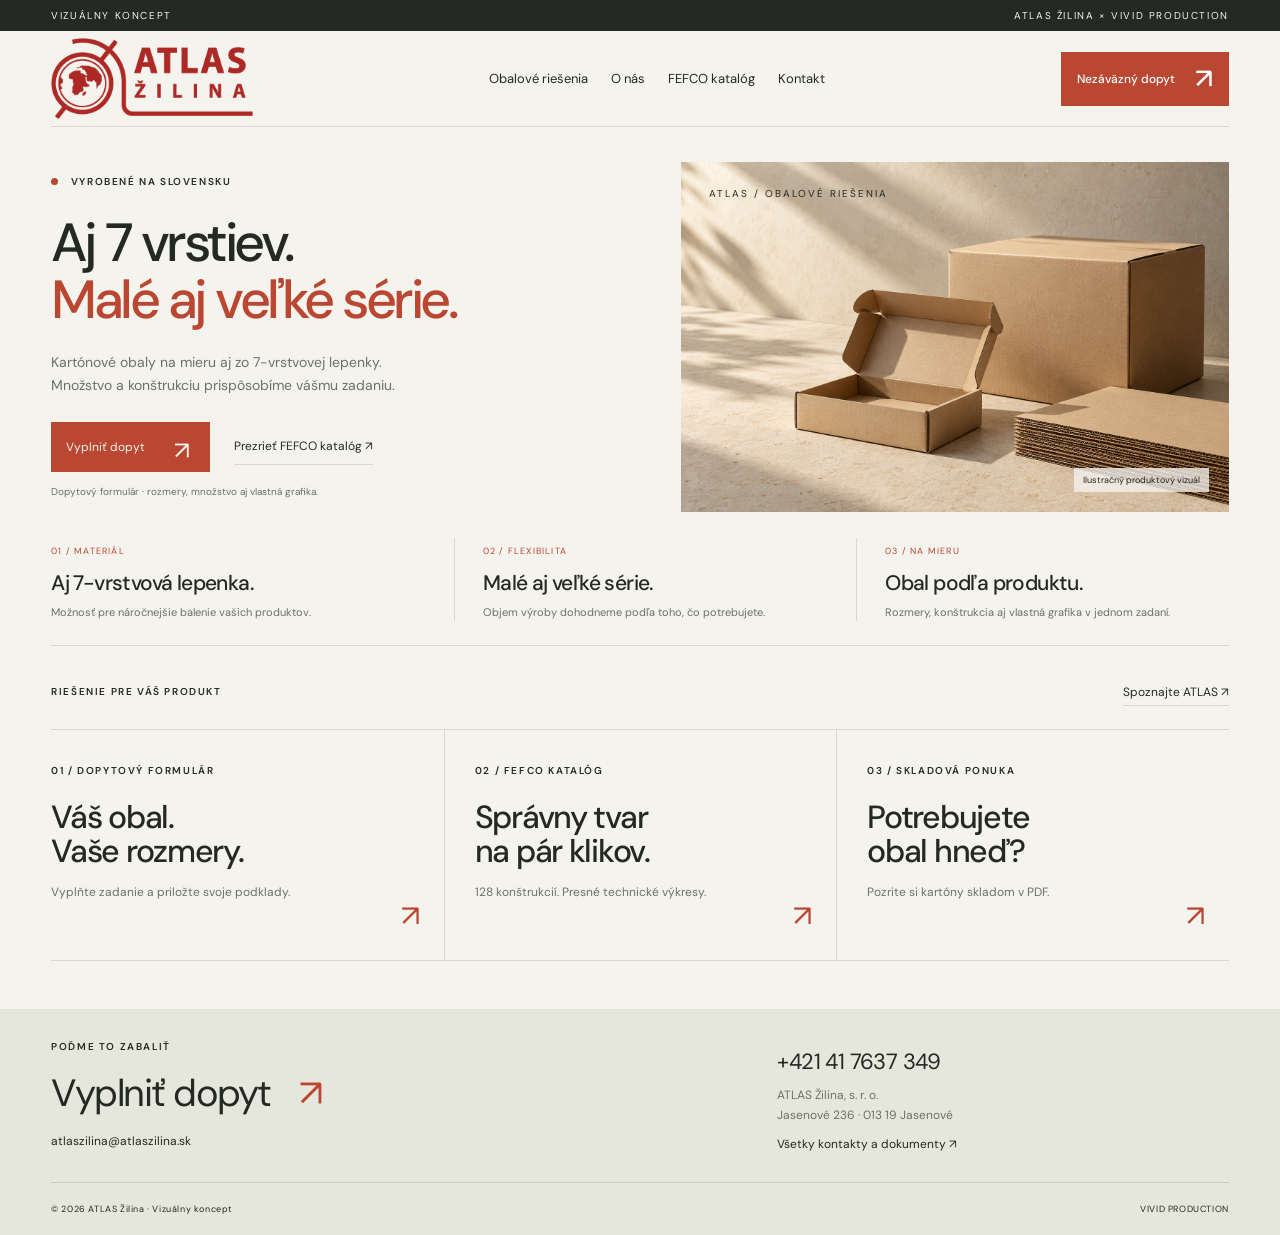
==== commit 38f237bb: "Lead homepage with seven-layer board and flexible production runs" ====
--- a/index.html
+++ b/index.html
@@ -1,4 +1,4 @@
 <!doctype html>
-<html lang="sk"><head><meta charset="utf-8"><meta http-equiv="Content-Security-Policy" content="default-src 'none'; base-uri 'none'; object-src 'none'; script-src 'self'; style-src 'self'; font-src 'self'; img-src 'self' data:; connect-src 'self' blob:; form-action 'none'"><meta name="referrer" content="strict-origin-when-cross-origin"><meta name="viewport" content="width=device-width,initial-scale=1"><meta name="robots" content="noindex,nofollow"><meta name="description" content="ATLAS Žilina — návrh a výroba kartónových obalov na mieru. Vizuálny koncept od Vivid Production."><title>ATLAS Žilina — Dobrý obal? Ste tu správne.</title><link rel="stylesheet" href="style.css"></head>
+<html lang="sk"><head><meta charset="utf-8"><meta http-equiv="Content-Security-Policy" content="default-src 'none'; base-uri 'none'; object-src 'none'; script-src 'self'; style-src 'self'; font-src 'self'; img-src 'self' data:; connect-src 'self' blob:; form-action 'none'"><meta name="referrer" content="strict-origin-when-cross-origin"><meta name="viewport" content="width=device-width,initial-scale=1"><meta name="robots" content="noindex,nofollow"><meta name="description" content="ATLAS Žilina — návrh a výroba kartónových obalov na mieru. Vizuálny koncept od Vivid Production."><title>ATLAS Žilina — Obaly na mieru — malé aj veľké série.</title><link rel="stylesheet" href="style.css"></head>
 <body id="top" class="minimal-home"><div class="concept">VIZUÁLNY KONCEPT <span>ATLAS ŽILINA × VIVID PRODUCTION</span></div><header><a href="index.html" aria-label="Atlas Žilina — úvod"><img class="logo" src="logo.png" alt="ATLAS Žilina"></a><nav id="nav"><a href="index.html#riesenia">Obalové riešenia</a><a href="o-nas.html">O nás</a><a href="fefco.html">FEFCO katalóg</a><a href="index.html#kontakt">Kontakt</a></nav><a class="nav-cta" href="dopyt.html">Nezáväzný dopyt <span aria-hidden="true">↗</span></a><button id="menu" aria-label="Otvoriť menu" aria-expanded="false">☰</button></header>
-<main><section class="hero"><div class="hero-layout"><div class="hero-copy"><div class="eyebrow"><span class="dot"></span> VYROBENÉ NA SLOVENSKU</div><h1>Dobrý obal?<br><span>Ste tu správne.</span></h1><p>Návrh a výroba kartónových obalov na mieru.<br>Pre malé aj veľké série vašich produktov.</p><div class="hero-actions"><a class="round-link inquiry-primary" href="dopyt.html">Vyplniť dopyt <span aria-hidden="true">↗</span></a><a class="hero-secondary" href="fefco.html">Prezrieť FEFCO katalóg ↗</a></div><p class="hero-form-hint">Dopytový formulár · rozmery, množstvo aj vlastná grafika.</p></div><div class="hero-image"><img src="hero.png" alt="Ilustračná kompozícia kartónových obalov na mieru" fetchpriority="high"><div class="image-tag">ATLAS / OBALOVÉ RIEŠENIA</div><span class="image-note">Ilustračný produktový vizuál</span></div></div><div class="hero-strip"><span>7-VRSTVOVÁ LEPENKA</span><span>MALÉ AJ VEĽKÉ SÉRIE</span><span>VÝROBA NA MIERU</span></div></section><section id="riesenia" class="home-solutions"><div class="home-section-label"><span class="eyebrow">RIEŠENIE PRE VÁŠ PRODUKT</span><a href="o-nas.html">Spoznajte ATLAS ↗</a></div><div class="home-options"><a href="dopyt.html"><span class="eyebrow">01 / DOPYTOVÝ FORMULÁR</span><h2>Váš obal.<br> Vaše rozmery.</h2><p>Vyplňte zadanie a priložte svoje podklady.</p><span class="option-arrow" aria-hidden="true">↗</span></a><a href="fefco.html"><span class="eyebrow">02 / FEFCO KATALÓG</span><h2>Správny tvar<br> na pár klikov.</h2><p>128 konštrukcií. Presné technické výkresy.</p><span class="option-arrow" aria-hidden="true">↗</span></a><a href="https://www.atlaszilina.sk/files/kartony_skladom.pdf" target="_blank" rel="noopener"><span class="eyebrow">03 / SKLADOVÁ PONUKA</span><h2>Potrebujete<br> obal hneď?</h2><p>Pozrite si kartóny skladom v PDF.</p><span class="option-arrow" aria-hidden="true">↗</span></a></div></section></main><footer id="kontakt" class="home-footer"><div class="home-contact"><div><span class="eyebrow">POĎME TO ZABALIŤ</span><a class="home-email" href="dopyt.html">Vyplniť dopyt <span>↗</span></a><a href="mailto:atlaszilina@atlaszilina.sk">atlaszilina@atlaszilina.sk</a></div><div><a class="home-phone" href="tel:+421417637349">+421 41 7637 349</a><p>ATLAS Žilina, s. r. o.<br>Jasenové 236 · 013 19 Jasenové</p><a href="o-nas.html#kontakt">Všetky kontakty a dokumenty ↗</a></div></div><div class="footer-bottom"><span>© 2026 ATLAS Žilina · Vizuálny koncept</span><span>VIVID PRODUCTION</span></div></footer><script src="app.js"></script></body></html>+<main><section class="hero"><div class="hero-layout"><div class="hero-copy"><div class="eyebrow"><span class="dot"></span> VYROBENÉ NA SLOVENSKU</div><h1>Aj 7 vrstiev.<br><span>Malé aj veľké série.</span></h1><p>Kartónové obaly na mieru aj zo 7-vrstvovej lepenky.<br>Množstvo a konštrukciu prispôsobíme vášmu zadaniu.</p><div class="hero-actions"><a class="round-link inquiry-primary" href="dopyt.html">Vyplniť dopyt <span aria-hidden="true">↗</span></a><a class="hero-secondary" href="fefco.html">Prezrieť FEFCO katalóg ↗</a></div><p class="hero-form-hint">Dopytový formulár · rozmery, množstvo aj vlastná grafika.</p></div><div class="hero-image"><img src="hero.png" alt="Ilustračná kompozícia kartónových obalov na mieru" fetchpriority="high"><div class="image-tag">ATLAS / OBALOVÉ RIEŠENIA</div><span class="image-note">Ilustračný produktový vizuál</span></div></div><div class="atlas-strengths" aria-label="Naše hlavné výhody"><div><span class="strength-index">01 / MATERIÁL</span><h2>Aj 7-vrstvová lepenka.</h2><p>Možnosť pre náročnejšie balenie vašich produktov.</p></div><div><span class="strength-index">02 / FLEXIBILITA</span><h2>Malé aj veľké série.</h2><p>Objem výroby dohodneme podľa toho, čo potrebujete.</p></div><div><span class="strength-index">03 / NA MIERU</span><h2>Obal podľa produktu.</h2><p>Rozmery, konštrukcia aj vlastná grafika v jednom zadaní.</p></div></div></section><section id="riesenia" class="home-solutions"><div class="home-section-label"><span class="eyebrow">RIEŠENIE PRE VÁŠ PRODUKT</span><a href="o-nas.html">Spoznajte ATLAS ↗</a></div><div class="home-options"><a href="dopyt.html"><span class="eyebrow">01 / DOPYTOVÝ FORMULÁR</span><h2>Váš obal.<br> Vaše rozmery.</h2><p>Vyplňte zadanie a priložte svoje podklady.</p><span class="option-arrow" aria-hidden="true">↗</span></a><a href="fefco.html"><span class="eyebrow">02 / FEFCO KATALÓG</span><h2>Správny tvar<br> na pár klikov.</h2><p>128 konštrukcií. Presné technické výkresy.</p><span class="option-arrow" aria-hidden="true">↗</span></a><a href="https://www.atlaszilina.sk/files/kartony_skladom.pdf" target="_blank" rel="noopener"><span class="eyebrow">03 / SKLADOVÁ PONUKA</span><h2>Potrebujete<br> obal hneď?</h2><p>Pozrite si kartóny skladom v PDF.</p><span class="option-arrow" aria-hidden="true">↗</span></a></div></section></main><footer id="kontakt" class="home-footer"><div class="home-contact"><div><span class="eyebrow">POĎME TO ZABALIŤ</span><a class="home-email" href="dopyt.html">Vyplniť dopyt <span>↗</span></a><a href="mailto:atlaszilina@atlaszilina.sk">atlaszilina@atlaszilina.sk</a></div><div><a class="home-phone" href="tel:+421417637349">+421 41 7637 349</a><p>ATLAS Žilina, s. r. o.<br>Jasenové 236 · 013 19 Jasenové</p><a href="o-nas.html#kontakt">Všetky kontakty a dokumenty ↗</a></div></div><div class="footer-bottom"><span>© 2026 ATLAS Žilina · Vizuálny koncept</span><span>VIVID PRODUCTION</span></div></footer><script src="app.js"></script></body></html>
--- a/style.css
+++ b/style.css
@@ -19,3 +19,7 @@
 /* Make the inquiry form explicit at every entry point. */
 .hero-actions{display:flex;align-items:center;gap:24px;flex-wrap:wrap;margin-top:24px}.minimal-home .hero-actions .round-link{margin-top:0;background:var(--red)}.minimal-home .hero-actions .round-link:hover{background:#9f3827}.hero-secondary{font-size:12px;border-bottom:1px solid var(--line);padding:10px 0}.hero-copy>p.hero-form-hint{font-size:10px;line-height:1.6;margin-top:12px;color:var(--muted)}
 @media(max-width:620px){.hero-actions{gap:16px;margin-top:20px}.hero-secondary{font-size:11px}.hero-copy>p.hero-form-hint{font-size:10px;max-width:290px}}
+
+/* Lead with verified manufacturing strengths. */
+.minimal-home .hero h1{font-size:clamp(40px,4.2vw,62px);line-height:1.06}.atlas-strengths{display:grid;grid-template-columns:repeat(3,1fr);gap:30px;padding:26px 0 24px;border-bottom:1px solid var(--line)}.strength-index{font-size:9px;letter-spacing:1.2px;color:var(--red)}.atlas-strengths h2{font-size:21px;letter-spacing:-.6px;margin:12px 0 7px;line-height:1.2}.atlas-strengths p{font-size:11px;color:var(--muted);max-width:300px}.atlas-strengths>div+div{border-left:1px solid var(--line);padding-left:28px}
+@media(max-width:620px){.minimal-home .hero h1{font-size:clamp(37px,10vw,55px)}.atlas-strengths{grid-template-columns:1fr;gap:15px;padding:23px 0}.atlas-strengths>div+div{border-left:0;border-top:1px solid var(--line);padding:15px 0 0}.atlas-strengths h2{font-size:21px;margin:7px 0 5px}.atlas-strengths p{max-width:100%;font-size:11px}.strength-index{font-size:8px}}
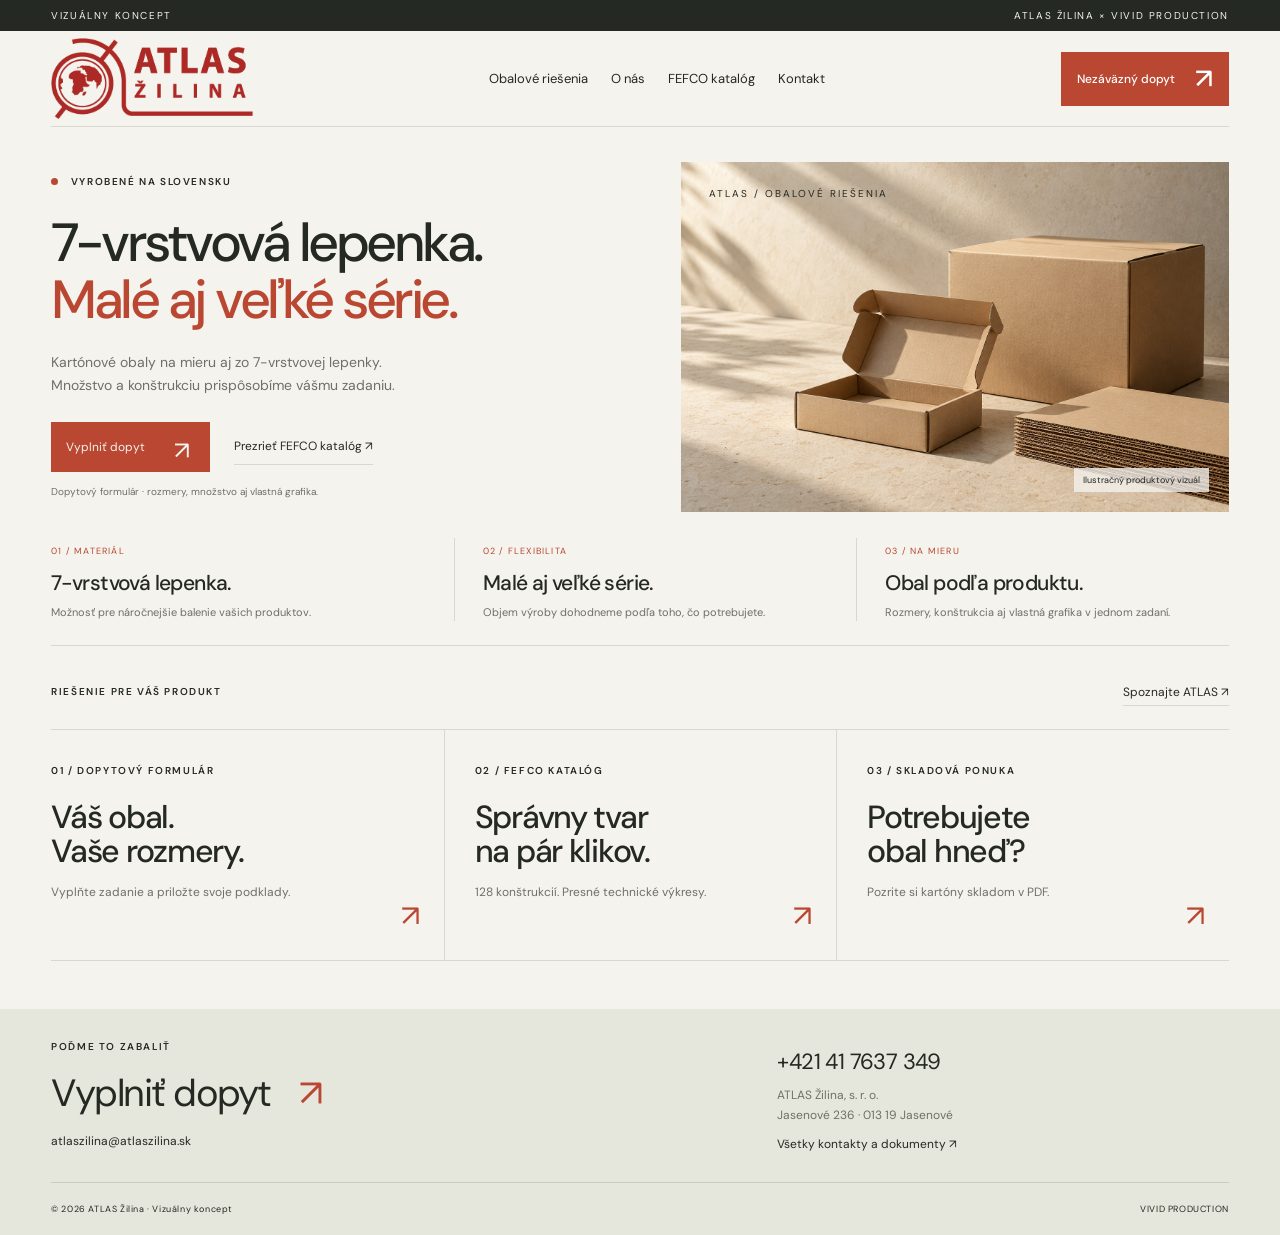
==== commit ae002fe5: "Clarify headline: seven-layer cardboard and small or large runs" ====
--- a/index.html
+++ b/index.html
@@ -1,4 +1,4 @@
 <!doctype html>
 <html lang="sk"><head><meta charset="utf-8"><meta http-equiv="Content-Security-Policy" content="default-src 'none'; base-uri 'none'; object-src 'none'; script-src 'self'; style-src 'self'; font-src 'self'; img-src 'self' data:; connect-src 'self' blob:; form-action 'none'"><meta name="referrer" content="strict-origin-when-cross-origin"><meta name="viewport" content="width=device-width,initial-scale=1"><meta name="robots" content="noindex,nofollow"><meta name="description" content="ATLAS Žilina — návrh a výroba kartónových obalov na mieru. Vizuálny koncept od Vivid Production."><title>ATLAS Žilina — Obaly na mieru — malé aj veľké série.</title><link rel="stylesheet" href="style.css"></head>
 <body id="top" class="minimal-home"><div class="concept">VIZUÁLNY KONCEPT <span>ATLAS ŽILINA × VIVID PRODUCTION</span></div><header><a href="index.html" aria-label="Atlas Žilina — úvod"><img class="logo" src="logo.png" alt="ATLAS Žilina"></a><nav id="nav"><a href="index.html#riesenia">Obalové riešenia</a><a href="o-nas.html">O nás</a><a href="fefco.html">FEFCO katalóg</a><a href="index.html#kontakt">Kontakt</a></nav><a class="nav-cta" href="dopyt.html">Nezáväzný dopyt <span aria-hidden="true">↗</span></a><button id="menu" aria-label="Otvoriť menu" aria-expanded="false">☰</button></header>
-<main><section class="hero"><div class="hero-layout"><div class="hero-copy"><div class="eyebrow"><span class="dot"></span> VYROBENÉ NA SLOVENSKU</div><h1>Aj 7 vrstiev.<br><span>Malé aj veľké série.</span></h1><p>Kartónové obaly na mieru aj zo 7-vrstvovej lepenky.<br>Množstvo a konštrukciu prispôsobíme vášmu zadaniu.</p><div class="hero-actions"><a class="round-link inquiry-primary" href="dopyt.html">Vyplniť dopyt <span aria-hidden="true">↗</span></a><a class="hero-secondary" href="fefco.html">Prezrieť FEFCO katalóg ↗</a></div><p class="hero-form-hint">Dopytový formulár · rozmery, množstvo aj vlastná grafika.</p></div><div class="hero-image"><img src="hero.png" alt="Ilustračná kompozícia kartónových obalov na mieru" fetchpriority="high"><div class="image-tag">ATLAS / OBALOVÉ RIEŠENIA</div><span class="image-note">Ilustračný produktový vizuál</span></div></div><div class="atlas-strengths" aria-label="Naše hlavné výhody"><div><span class="strength-index">01 / MATERIÁL</span><h2>Aj 7-vrstvová lepenka.</h2><p>Možnosť pre náročnejšie balenie vašich produktov.</p></div><div><span class="strength-index">02 / FLEXIBILITA</span><h2>Malé aj veľké série.</h2><p>Objem výroby dohodneme podľa toho, čo potrebujete.</p></div><div><span class="strength-index">03 / NA MIERU</span><h2>Obal podľa produktu.</h2><p>Rozmery, konštrukcia aj vlastná grafika v jednom zadaní.</p></div></div></section><section id="riesenia" class="home-solutions"><div class="home-section-label"><span class="eyebrow">RIEŠENIE PRE VÁŠ PRODUKT</span><a href="o-nas.html">Spoznajte ATLAS ↗</a></div><div class="home-options"><a href="dopyt.html"><span class="eyebrow">01 / DOPYTOVÝ FORMULÁR</span><h2>Váš obal.<br> Vaše rozmery.</h2><p>Vyplňte zadanie a priložte svoje podklady.</p><span class="option-arrow" aria-hidden="true">↗</span></a><a href="fefco.html"><span class="eyebrow">02 / FEFCO KATALÓG</span><h2>Správny tvar<br> na pár klikov.</h2><p>128 konštrukcií. Presné technické výkresy.</p><span class="option-arrow" aria-hidden="true">↗</span></a><a href="https://www.atlaszilina.sk/files/kartony_skladom.pdf" target="_blank" rel="noopener"><span class="eyebrow">03 / SKLADOVÁ PONUKA</span><h2>Potrebujete<br> obal hneď?</h2><p>Pozrite si kartóny skladom v PDF.</p><span class="option-arrow" aria-hidden="true">↗</span></a></div></section></main><footer id="kontakt" class="home-footer"><div class="home-contact"><div><span class="eyebrow">POĎME TO ZABALIŤ</span><a class="home-email" href="dopyt.html">Vyplniť dopyt <span>↗</span></a><a href="mailto:atlaszilina@atlaszilina.sk">atlaszilina@atlaszilina.sk</a></div><div><a class="home-phone" href="tel:+421417637349">+421 41 7637 349</a><p>ATLAS Žilina, s. r. o.<br>Jasenové 236 · 013 19 Jasenové</p><a href="o-nas.html#kontakt">Všetky kontakty a dokumenty ↗</a></div></div><div class="footer-bottom"><span>© 2026 ATLAS Žilina · Vizuálny koncept</span><span>VIVID PRODUCTION</span></div></footer><script src="app.js"></script></body></html>+<main><section class="hero"><div class="hero-layout"><div class="hero-copy"><div class="eyebrow"><span class="dot"></span> VYROBENÉ NA SLOVENSKU</div><h1>7-vrstvová lepenka.<br><span>Malé aj veľké série.</span></h1><p>Kartónové obaly na mieru aj zo 7-vrstvovej lepenky.<br>Množstvo a konštrukciu prispôsobíme vášmu zadaniu.</p><div class="hero-actions"><a class="round-link inquiry-primary" href="dopyt.html">Vyplniť dopyt <span aria-hidden="true">↗</span></a><a class="hero-secondary" href="fefco.html">Prezrieť FEFCO katalóg ↗</a></div><p class="hero-form-hint">Dopytový formulár · rozmery, množstvo aj vlastná grafika.</p></div><div class="hero-image"><img src="hero.png" alt="Ilustračná kompozícia kartónových obalov na mieru" fetchpriority="high"><div class="image-tag">ATLAS / OBALOVÉ RIEŠENIA</div><span class="image-note">Ilustračný produktový vizuál</span></div></div><div class="atlas-strengths" aria-label="Naše hlavné výhody"><div><span class="strength-index">01 / MATERIÁL</span><h2>7-vrstvová lepenka.</h2><p>Možnosť pre náročnejšie balenie vašich produktov.</p></div><div><span class="strength-index">02 / FLEXIBILITA</span><h2>Malé aj veľké série.</h2><p>Objem výroby dohodneme podľa toho, čo potrebujete.</p></div><div><span class="strength-index">03 / NA MIERU</span><h2>Obal podľa produktu.</h2><p>Rozmery, konštrukcia aj vlastná grafika v jednom zadaní.</p></div></div></section><section id="riesenia" class="home-solutions"><div class="home-section-label"><span class="eyebrow">RIEŠENIE PRE VÁŠ PRODUKT</span><a href="o-nas.html">Spoznajte ATLAS ↗</a></div><div class="home-options"><a href="dopyt.html"><span class="eyebrow">01 / DOPYTOVÝ FORMULÁR</span><h2>Váš obal.<br> Vaše rozmery.</h2><p>Vyplňte zadanie a priložte svoje podklady.</p><span class="option-arrow" aria-hidden="true">↗</span></a><a href="fefco.html"><span class="eyebrow">02 / FEFCO KATALÓG</span><h2>Správny tvar<br> na pár klikov.</h2><p>128 konštrukcií. Presné technické výkresy.</p><span class="option-arrow" aria-hidden="true">↗</span></a><a href="https://www.atlaszilina.sk/files/kartony_skladom.pdf" target="_blank" rel="noopener"><span class="eyebrow">03 / SKLADOVÁ PONUKA</span><h2>Potrebujete<br> obal hneď?</h2><p>Pozrite si kartóny skladom v PDF.</p><span class="option-arrow" aria-hidden="true">↗</span></a></div></section></main><footer id="kontakt" class="home-footer"><div class="home-contact"><div><span class="eyebrow">POĎME TO ZABALIŤ</span><a class="home-email" href="dopyt.html">Vyplniť dopyt <span>↗</span></a><a href="mailto:atlaszilina@atlaszilina.sk">atlaszilina@atlaszilina.sk</a></div><div><a class="home-phone" href="tel:+421417637349">+421 41 7637 349</a><p>ATLAS Žilina, s. r. o.<br>Jasenové 236 · 013 19 Jasenové</p><a href="o-nas.html#kontakt">Všetky kontakty a dokumenty ↗</a></div></div><div class="footer-bottom"><span>© 2026 ATLAS Žilina · Vizuálny koncept</span><span>VIVID PRODUCTION</span></div></footer><script src="app.js"></script></body></html>
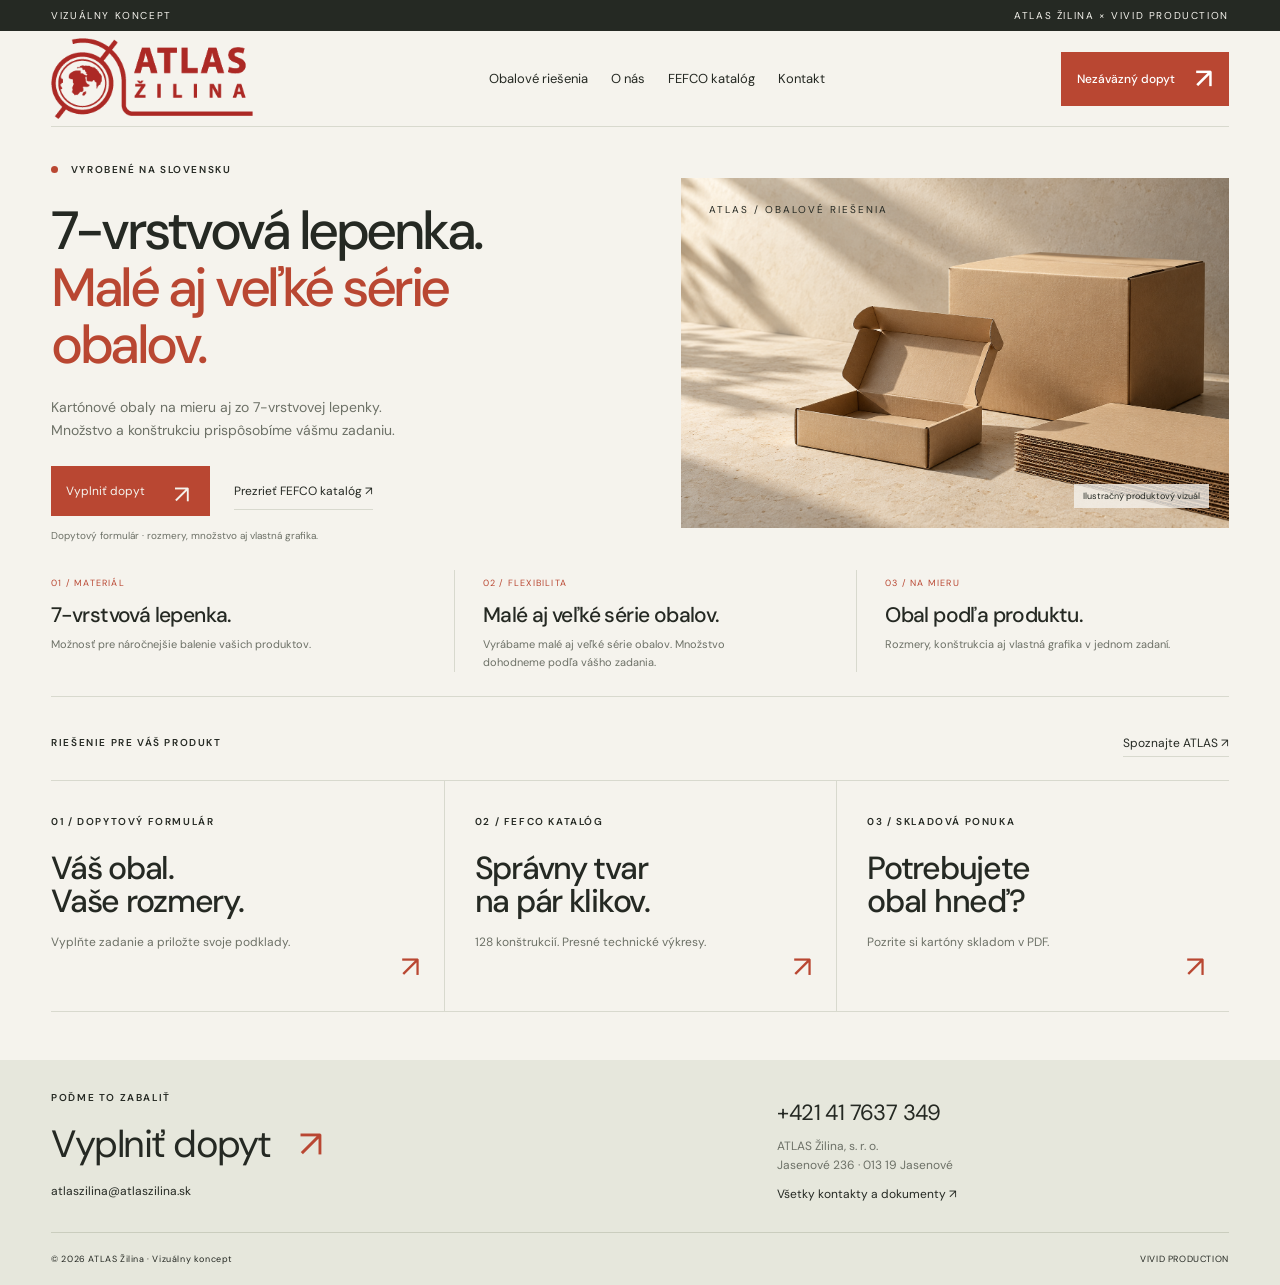
==== commit 79baf49b: "Clarify small and large packaging production runs" ====
--- a/index.html
+++ b/index.html
@@ -1,4 +1,4 @@
 <!doctype html>
-<html lang="sk"><head><meta charset="utf-8"><meta http-equiv="Content-Security-Policy" content="default-src 'none'; base-uri 'none'; object-src 'none'; script-src 'self'; style-src 'self'; font-src 'self'; img-src 'self' data:; connect-src 'self' blob:; form-action 'none'"><meta name="referrer" content="strict-origin-when-cross-origin"><meta name="viewport" content="width=device-width,initial-scale=1"><meta name="robots" content="noindex,nofollow"><meta name="description" content="ATLAS Žilina — návrh a výroba kartónových obalov na mieru. Vizuálny koncept od Vivid Production."><title>ATLAS Žilina — Obaly na mieru — malé aj veľké série.</title><link rel="stylesheet" href="style.css"></head>
+<html lang="sk"><head><meta charset="utf-8"><meta http-equiv="Content-Security-Policy" content="default-src 'none'; base-uri 'none'; object-src 'none'; script-src 'self'; style-src 'self'; font-src 'self'; img-src 'self' data:; connect-src 'self' blob:; form-action 'none'"><meta name="referrer" content="strict-origin-when-cross-origin"><meta name="viewport" content="width=device-width,initial-scale=1"><meta name="robots" content="noindex,nofollow"><meta name="description" content="ATLAS Žilina — návrh a výroba kartónových obalov na mieru. Vizuálny koncept od Vivid Production."><title>ATLAS Žilina — Obaly na mieru — malé aj veľké série obalov.</title><link rel="stylesheet" href="style.css"></head>
 <body id="top" class="minimal-home"><div class="concept">VIZUÁLNY KONCEPT <span>ATLAS ŽILINA × VIVID PRODUCTION</span></div><header><a href="index.html" aria-label="Atlas Žilina — úvod"><img class="logo" src="logo.png" alt="ATLAS Žilina"></a><nav id="nav"><a href="index.html#riesenia">Obalové riešenia</a><a href="o-nas.html">O nás</a><a href="fefco.html">FEFCO katalóg</a><a href="index.html#kontakt">Kontakt</a></nav><a class="nav-cta" href="dopyt.html">Nezáväzný dopyt <span aria-hidden="true">↗</span></a><button id="menu" aria-label="Otvoriť menu" aria-expanded="false">☰</button></header>
-<main><section class="hero"><div class="hero-layout"><div class="hero-copy"><div class="eyebrow"><span class="dot"></span> VYROBENÉ NA SLOVENSKU</div><h1>7-vrstvová lepenka.<br><span>Malé aj veľké série.</span></h1><p>Kartónové obaly na mieru aj zo 7-vrstvovej lepenky.<br>Množstvo a konštrukciu prispôsobíme vášmu zadaniu.</p><div class="hero-actions"><a class="round-link inquiry-primary" href="dopyt.html">Vyplniť dopyt <span aria-hidden="true">↗</span></a><a class="hero-secondary" href="fefco.html">Prezrieť FEFCO katalóg ↗</a></div><p class="hero-form-hint">Dopytový formulár · rozmery, množstvo aj vlastná grafika.</p></div><div class="hero-image"><img src="hero.png" alt="Ilustračná kompozícia kartónových obalov na mieru" fetchpriority="high"><div class="image-tag">ATLAS / OBALOVÉ RIEŠENIA</div><span class="image-note">Ilustračný produktový vizuál</span></div></div><div class="atlas-strengths" aria-label="Naše hlavné výhody"><div><span class="strength-index">01 / MATERIÁL</span><h2>7-vrstvová lepenka.</h2><p>Možnosť pre náročnejšie balenie vašich produktov.</p></div><div><span class="strength-index">02 / FLEXIBILITA</span><h2>Malé aj veľké série.</h2><p>Objem výroby dohodneme podľa toho, čo potrebujete.</p></div><div><span class="strength-index">03 / NA MIERU</span><h2>Obal podľa produktu.</h2><p>Rozmery, konštrukcia aj vlastná grafika v jednom zadaní.</p></div></div></section><section id="riesenia" class="home-solutions"><div class="home-section-label"><span class="eyebrow">RIEŠENIE PRE VÁŠ PRODUKT</span><a href="o-nas.html">Spoznajte ATLAS ↗</a></div><div class="home-options"><a href="dopyt.html"><span class="eyebrow">01 / DOPYTOVÝ FORMULÁR</span><h2>Váš obal.<br> Vaše rozmery.</h2><p>Vyplňte zadanie a priložte svoje podklady.</p><span class="option-arrow" aria-hidden="true">↗</span></a><a href="fefco.html"><span class="eyebrow">02 / FEFCO KATALÓG</span><h2>Správny tvar<br> na pár klikov.</h2><p>128 konštrukcií. Presné technické výkresy.</p><span class="option-arrow" aria-hidden="true">↗</span></a><a href="https://www.atlaszilina.sk/files/kartony_skladom.pdf" target="_blank" rel="noopener"><span class="eyebrow">03 / SKLADOVÁ PONUKA</span><h2>Potrebujete<br> obal hneď?</h2><p>Pozrite si kartóny skladom v PDF.</p><span class="option-arrow" aria-hidden="true">↗</span></a></div></section></main><footer id="kontakt" class="home-footer"><div class="home-contact"><div><span class="eyebrow">POĎME TO ZABALIŤ</span><a class="home-email" href="dopyt.html">Vyplniť dopyt <span>↗</span></a><a href="mailto:atlaszilina@atlaszilina.sk">atlaszilina@atlaszilina.sk</a></div><div><a class="home-phone" href="tel:+421417637349">+421 41 7637 349</a><p>ATLAS Žilina, s. r. o.<br>Jasenové 236 · 013 19 Jasenové</p><a href="o-nas.html#kontakt">Všetky kontakty a dokumenty ↗</a></div></div><div class="footer-bottom"><span>© 2026 ATLAS Žilina · Vizuálny koncept</span><span>VIVID PRODUCTION</span></div></footer><script src="app.js"></script></body></html>+<main><section class="hero"><div class="hero-layout"><div class="hero-copy"><div class="eyebrow"><span class="dot"></span> VYROBENÉ NA SLOVENSKU</div><h1>7-vrstvová lepenka.<br><span>Malé aj veľké série obalov.</span></h1><p>Kartónové obaly na mieru aj zo 7-vrstvovej lepenky.<br>Množstvo a konštrukciu prispôsobíme vášmu zadaniu.</p><div class="hero-actions"><a class="round-link inquiry-primary" href="dopyt.html">Vyplniť dopyt <span aria-hidden="true">↗</span></a><a class="hero-secondary" href="fefco.html">Prezrieť FEFCO katalóg ↗</a></div><p class="hero-form-hint">Dopytový formulár · rozmery, množstvo aj vlastná grafika.</p></div><div class="hero-image"><img src="hero.png" alt="Ilustračná kompozícia kartónových obalov na mieru" fetchpriority="high"><div class="image-tag">ATLAS / OBALOVÉ RIEŠENIA</div><span class="image-note">Ilustračný produktový vizuál</span></div></div><div class="atlas-strengths" aria-label="Naše hlavné výhody"><div><span class="strength-index">01 / MATERIÁL</span><h2>7-vrstvová lepenka.</h2><p>Možnosť pre náročnejšie balenie vašich produktov.</p></div><div><span class="strength-index">02 / FLEXIBILITA</span><h2>Malé aj veľké série obalov.</h2><p>Vyrábame malé aj veľké série obalov. Množstvo dohodneme podľa vášho zadania.</p></div><div><span class="strength-index">03 / NA MIERU</span><h2>Obal podľa produktu.</h2><p>Rozmery, konštrukcia aj vlastná grafika v jednom zadaní.</p></div></div></section><section id="riesenia" class="home-solutions"><div class="home-section-label"><span class="eyebrow">RIEŠENIE PRE VÁŠ PRODUKT</span><a href="o-nas.html">Spoznajte ATLAS ↗</a></div><div class="home-options"><a href="dopyt.html"><span class="eyebrow">01 / DOPYTOVÝ FORMULÁR</span><h2>Váš obal.<br> Vaše rozmery.</h2><p>Vyplňte zadanie a priložte svoje podklady.</p><span class="option-arrow" aria-hidden="true">↗</span></a><a href="fefco.html"><span class="eyebrow">02 / FEFCO KATALÓG</span><h2>Správny tvar<br> na pár klikov.</h2><p>128 konštrukcií. Presné technické výkresy.</p><span class="option-arrow" aria-hidden="true">↗</span></a><a href="https://www.atlaszilina.sk/files/kartony_skladom.pdf" target="_blank" rel="noopener"><span class="eyebrow">03 / SKLADOVÁ PONUKA</span><h2>Potrebujete<br> obal hneď?</h2><p>Pozrite si kartóny skladom v PDF.</p><span class="option-arrow" aria-hidden="true">↗</span></a></div></section></main><footer id="kontakt" class="home-footer"><div class="home-contact"><div><span class="eyebrow">POĎME TO ZABALIŤ</span><a class="home-email" href="dopyt.html">Vyplniť dopyt <span>↗</span></a><a href="mailto:atlaszilina@atlaszilina.sk">atlaszilina@atlaszilina.sk</a></div><div><a class="home-phone" href="tel:+421417637349">+421 41 7637 349</a><p>ATLAS Žilina, s. r. o.<br>Jasenové 236 · 013 19 Jasenové</p><a href="o-nas.html#kontakt">Všetky kontakty a dokumenty ↗</a></div></div><div class="footer-bottom"><span>© 2026 ATLAS Žilina · Vizuálny koncept</span><span>VIVID PRODUCTION</span></div></footer><script src="app.js"></script></body></html>
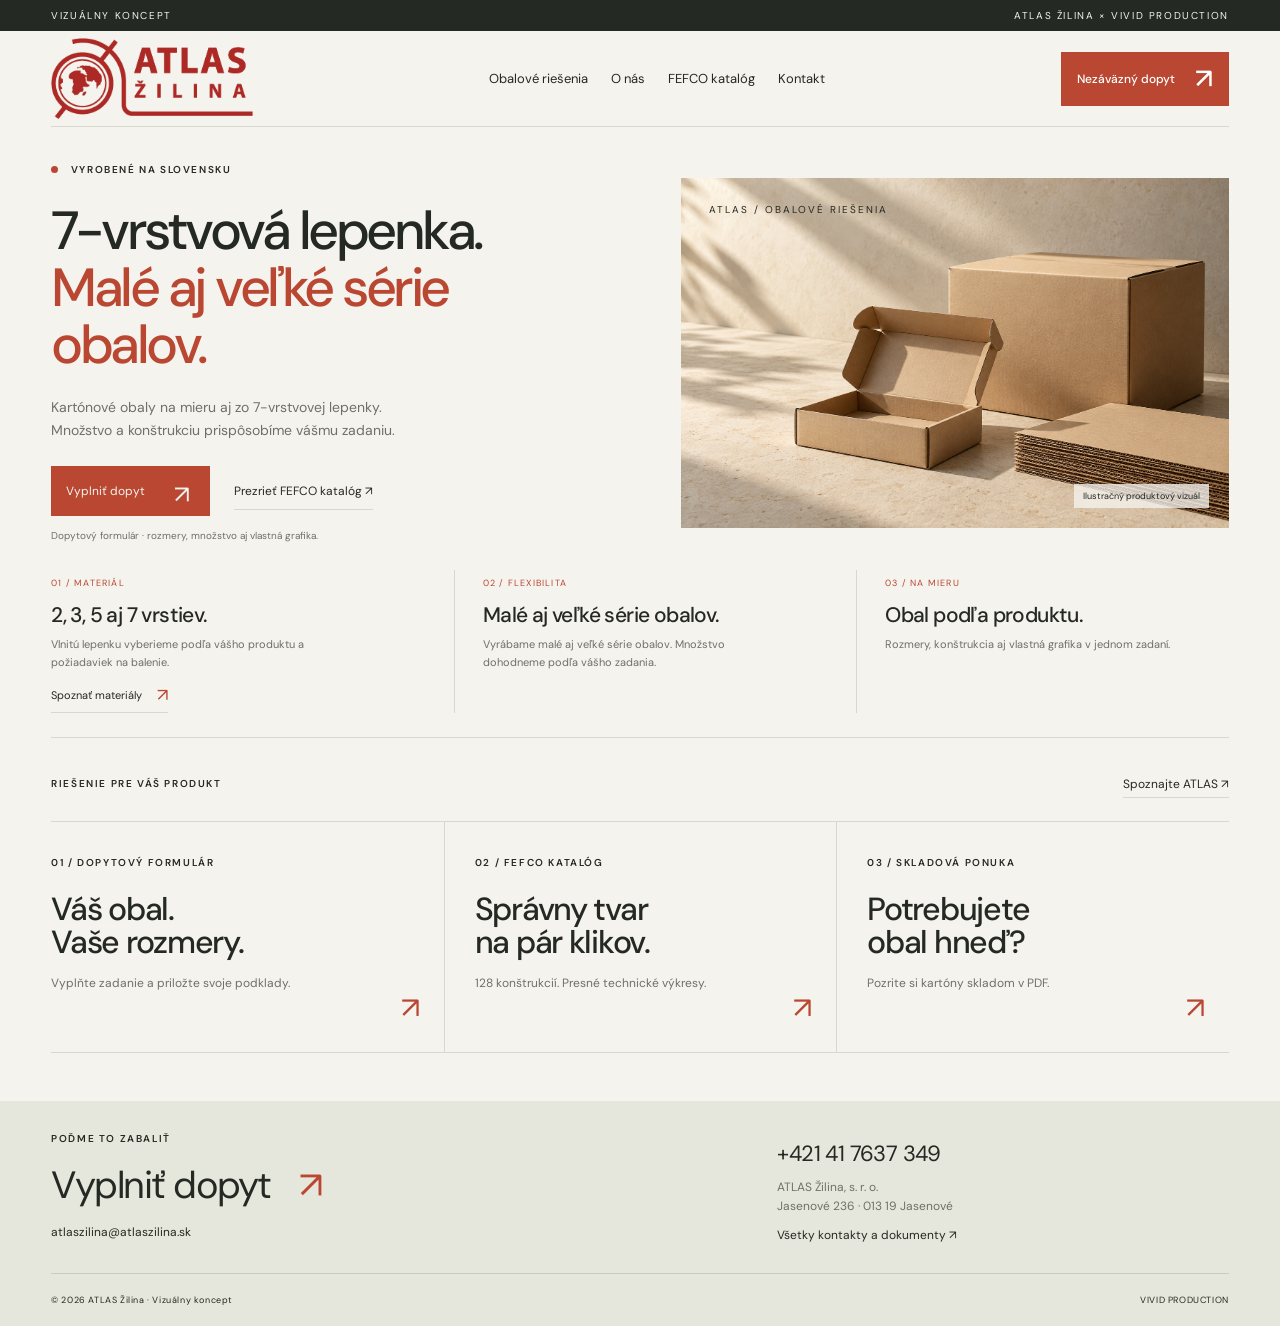
==== commit 2d83d783: "Add corrugated cardboard materials guide and vector diagrams" ====
--- a/index.html
+++ b/index.html
@@ -1,4 +1,4 @@
 <!doctype html>
 <html lang="sk"><head><meta charset="utf-8"><meta http-equiv="Content-Security-Policy" content="default-src 'none'; base-uri 'none'; object-src 'none'; script-src 'self'; style-src 'self'; font-src 'self'; img-src 'self' data:; connect-src 'self' blob:; form-action 'none'"><meta name="referrer" content="strict-origin-when-cross-origin"><meta name="viewport" content="width=device-width,initial-scale=1"><meta name="robots" content="noindex,nofollow"><meta name="description" content="ATLAS Žilina — návrh a výroba kartónových obalov na mieru. Vizuálny koncept od Vivid Production."><title>ATLAS Žilina — Obaly na mieru — malé aj veľké série obalov.</title><link rel="stylesheet" href="style.css"></head>
 <body id="top" class="minimal-home"><div class="concept">VIZUÁLNY KONCEPT <span>ATLAS ŽILINA × VIVID PRODUCTION</span></div><header><a href="index.html" aria-label="Atlas Žilina — úvod"><img class="logo" src="logo.png" alt="ATLAS Žilina"></a><nav id="nav"><a href="index.html#riesenia">Obalové riešenia</a><a href="o-nas.html">O nás</a><a href="fefco.html">FEFCO katalóg</a><a href="index.html#kontakt">Kontakt</a></nav><a class="nav-cta" href="dopyt.html">Nezáväzný dopyt <span aria-hidden="true">↗</span></a><button id="menu" aria-label="Otvoriť menu" aria-expanded="false">☰</button></header>
-<main><section class="hero"><div class="hero-layout"><div class="hero-copy"><div class="eyebrow"><span class="dot"></span> VYROBENÉ NA SLOVENSKU</div><h1>7-vrstvová lepenka.<br><span>Malé aj veľké série obalov.</span></h1><p>Kartónové obaly na mieru aj zo 7-vrstvovej lepenky.<br>Množstvo a konštrukciu prispôsobíme vášmu zadaniu.</p><div class="hero-actions"><a class="round-link inquiry-primary" href="dopyt.html">Vyplniť dopyt <span aria-hidden="true">↗</span></a><a class="hero-secondary" href="fefco.html">Prezrieť FEFCO katalóg ↗</a></div><p class="hero-form-hint">Dopytový formulár · rozmery, množstvo aj vlastná grafika.</p></div><div class="hero-image"><img src="hero.png" alt="Ilustračná kompozícia kartónových obalov na mieru" fetchpriority="high"><div class="image-tag">ATLAS / OBALOVÉ RIEŠENIA</div><span class="image-note">Ilustračný produktový vizuál</span></div></div><div class="atlas-strengths" aria-label="Naše hlavné výhody"><div><span class="strength-index">01 / MATERIÁL</span><h2>7-vrstvová lepenka.</h2><p>Možnosť pre náročnejšie balenie vašich produktov.</p></div><div><span class="strength-index">02 / FLEXIBILITA</span><h2>Malé aj veľké série obalov.</h2><p>Vyrábame malé aj veľké série obalov. Množstvo dohodneme podľa vášho zadania.</p></div><div><span class="strength-index">03 / NA MIERU</span><h2>Obal podľa produktu.</h2><p>Rozmery, konštrukcia aj vlastná grafika v jednom zadaní.</p></div></div></section><section id="riesenia" class="home-solutions"><div class="home-section-label"><span class="eyebrow">RIEŠENIE PRE VÁŠ PRODUKT</span><a href="o-nas.html">Spoznajte ATLAS ↗</a></div><div class="home-options"><a href="dopyt.html"><span class="eyebrow">01 / DOPYTOVÝ FORMULÁR</span><h2>Váš obal.<br> Vaše rozmery.</h2><p>Vyplňte zadanie a priložte svoje podklady.</p><span class="option-arrow" aria-hidden="true">↗</span></a><a href="fefco.html"><span class="eyebrow">02 / FEFCO KATALÓG</span><h2>Správny tvar<br> na pár klikov.</h2><p>128 konštrukcií. Presné technické výkresy.</p><span class="option-arrow" aria-hidden="true">↗</span></a><a href="https://www.atlaszilina.sk/files/kartony_skladom.pdf" target="_blank" rel="noopener"><span class="eyebrow">03 / SKLADOVÁ PONUKA</span><h2>Potrebujete<br> obal hneď?</h2><p>Pozrite si kartóny skladom v PDF.</p><span class="option-arrow" aria-hidden="true">↗</span></a></div></section></main><footer id="kontakt" class="home-footer"><div class="home-contact"><div><span class="eyebrow">POĎME TO ZABALIŤ</span><a class="home-email" href="dopyt.html">Vyplniť dopyt <span>↗</span></a><a href="mailto:atlaszilina@atlaszilina.sk">atlaszilina@atlaszilina.sk</a></div><div><a class="home-phone" href="tel:+421417637349">+421 41 7637 349</a><p>ATLAS Žilina, s. r. o.<br>Jasenové 236 · 013 19 Jasenové</p><a href="o-nas.html#kontakt">Všetky kontakty a dokumenty ↗</a></div></div><div class="footer-bottom"><span>© 2026 ATLAS Žilina · Vizuálny koncept</span><span>VIVID PRODUCTION</span></div></footer><script src="app.js"></script></body></html>+<main><section class="hero"><div class="hero-layout"><div class="hero-copy"><div class="eyebrow"><span class="dot"></span> VYROBENÉ NA SLOVENSKU</div><h1>7-vrstvová lepenka.<br><span>Malé aj veľké série obalov.</span></h1><p>Kartónové obaly na mieru aj zo 7-vrstvovej lepenky.<br>Množstvo a konštrukciu prispôsobíme vášmu zadaniu.</p><div class="hero-actions"><a class="round-link inquiry-primary" href="dopyt.html">Vyplniť dopyt <span aria-hidden="true">↗</span></a><a class="hero-secondary" href="fefco.html">Prezrieť FEFCO katalóg ↗</a></div><p class="hero-form-hint">Dopytový formulár · rozmery, množstvo aj vlastná grafika.</p></div><div class="hero-image"><img src="hero.png" alt="Ilustračná kompozícia kartónových obalov na mieru" fetchpriority="high"><div class="image-tag">ATLAS / OBALOVÉ RIEŠENIA</div><span class="image-note">Ilustračný produktový vizuál</span></div></div><div class="atlas-strengths" aria-label="Naše hlavné výhody"><div><span class="strength-index">01 / MATERIÁL</span><h2>2, 3, 5 aj 7 vrstiev.</h2><p>Vlnitú lepenku vyberieme podľa vášho produktu a požiadaviek na balenie.</p><a class="material-discover" href="materialy.html">Spoznať materiály <span aria-hidden="true">↗</span></a></div><div><span class="strength-index">02 / FLEXIBILITA</span><h2>Malé aj veľké série obalov.</h2><p>Vyrábame malé aj veľké série obalov. Množstvo dohodneme podľa vášho zadania.</p></div><div><span class="strength-index">03 / NA MIERU</span><h2>Obal podľa produktu.</h2><p>Rozmery, konštrukcia aj vlastná grafika v jednom zadaní.</p></div></div></section><section id="riesenia" class="home-solutions"><div class="home-section-label"><span class="eyebrow">RIEŠENIE PRE VÁŠ PRODUKT</span><a href="o-nas.html">Spoznajte ATLAS ↗</a></div><div class="home-options"><a href="dopyt.html"><span class="eyebrow">01 / DOPYTOVÝ FORMULÁR</span><h2>Váš obal.<br> Vaše rozmery.</h2><p>Vyplňte zadanie a priložte svoje podklady.</p><span class="option-arrow" aria-hidden="true">↗</span></a><a href="fefco.html"><span class="eyebrow">02 / FEFCO KATALÓG</span><h2>Správny tvar<br> na pár klikov.</h2><p>128 konštrukcií. Presné technické výkresy.</p><span class="option-arrow" aria-hidden="true">↗</span></a><a href="https://www.atlaszilina.sk/files/kartony_skladom.pdf" target="_blank" rel="noopener"><span class="eyebrow">03 / SKLADOVÁ PONUKA</span><h2>Potrebujete<br> obal hneď?</h2><p>Pozrite si kartóny skladom v PDF.</p><span class="option-arrow" aria-hidden="true">↗</span></a></div></section></main><footer id="kontakt" class="home-footer"><div class="home-contact"><div><span class="eyebrow">POĎME TO ZABALIŤ</span><a class="home-email" href="dopyt.html">Vyplniť dopyt <span>↗</span></a><a href="mailto:atlaszilina@atlaszilina.sk">atlaszilina@atlaszilina.sk</a></div><div><a class="home-phone" href="tel:+421417637349">+421 41 7637 349</a><p>ATLAS Žilina, s. r. o.<br>Jasenové 236 · 013 19 Jasenové</p><a href="o-nas.html#kontakt">Všetky kontakty a dokumenty ↗</a></div></div><div class="footer-bottom"><span>© 2026 ATLAS Žilina · Vizuálny koncept</span><span>VIVID PRODUCTION</span></div></footer><script src="app.js"></script></body></html>
--- a/style.css
+++ b/style.css
@@ -23,3 +23,5 @@
 /* Lead with verified manufacturing strengths. */
 .minimal-home .hero h1{font-size:clamp(40px,4.2vw,62px);line-height:1.06}.atlas-strengths{display:grid;grid-template-columns:repeat(3,1fr);gap:30px;padding:26px 0 24px;border-bottom:1px solid var(--line)}.strength-index{font-size:9px;letter-spacing:1.2px;color:var(--red)}.atlas-strengths h2{font-size:21px;letter-spacing:-.6px;margin:12px 0 7px;line-height:1.2}.atlas-strengths p{font-size:11px;color:var(--muted);max-width:300px}.atlas-strengths>div+div{border-left:1px solid var(--line);padding-left:28px}
 @media(max-width:620px){.minimal-home .hero h1{font-size:clamp(37px,10vw,55px)}.atlas-strengths{grid-template-columns:1fr;gap:15px;padding:23px 0}.atlas-strengths>div+div{border-left:0;border-top:1px solid var(--line);padding:15px 0 0}.atlas-strengths h2{font-size:21px;margin:7px 0 5px}.atlas-strengths p{max-width:100%;font-size:11px}.strength-index{font-size:8px}}
+
+.material-discover{display:inline-flex;align-items:center;gap:15px;font-size:11px;margin-top:11px;border-bottom:1px solid var(--line);padding-bottom:5px}.material-discover span{font-size:18px;color:var(--red)}.materials-main{padding:30px 4% 55px}.materials-heading{display:grid;grid-template-columns:1.5fr 1fr;gap:10%;align-items:end;margin:20px 0 40px}.materials-heading h1{font-size:clamp(40px,4.8vw,67px);line-height:1.04;letter-spacing:-.055em;margin-top:22px}.materials-heading p{font-size:14px;color:var(--muted);max-width:340px}.materials-grid{display:grid;grid-template-columns:repeat(2,1fr);gap:28px}.material-card{border:1px solid var(--line)}.material-figure{background:#ede9df;padding:24px}.material-figure img{height:220px;object-fit:contain;margin:8px 0}.material-schema-note{font-size:8px;letter-spacing:1.1px;color:var(--muted)}.material-card-copy{padding:25px;display:grid;grid-template-columns:1fr 1fr;gap:18px}.material-card-copy h2{font-size:28px;line-height:1.15;letter-spacing:-1px}.material-card-copy p{font-size:12px;color:var(--muted)}.material-card-copy>a{font-size:12px;grid-column:1/-1;display:flex;justify-content:space-between;align-items:center;border-top:1px solid var(--line);padding-top:16px}.material-card-copy>a>span{font-size:24px;color:var(--red)}.materials-help{display:flex;justify-content:space-between;align-items:center;gap:25px;padding:30px 0 0}.materials-help p{font-size:14px}.materials-help strong{font-weight:500}.material-discover:hover,.material-card-copy>a:hover{color:var(--red)}@media(max-width:620px){.materials-main{padding-top:25px}.materials-heading{grid-template-columns:1fr;gap:20px;margin-bottom:28px}.materials-heading h1{font-size:43px}.materials-heading p{font-size:12px}.materials-grid{grid-template-columns:1fr;gap:22px}.material-figure{padding:20px}.material-figure img{height:190px}.material-card-copy{padding:22px;gap:16px}.material-card-copy h2{font-size:24px}.material-card-copy p{font-size:11px}.materials-help{align-items:stretch;flex-direction:column}.materials-help .nav-cta{margin-left:0;justify-content:space-between}}
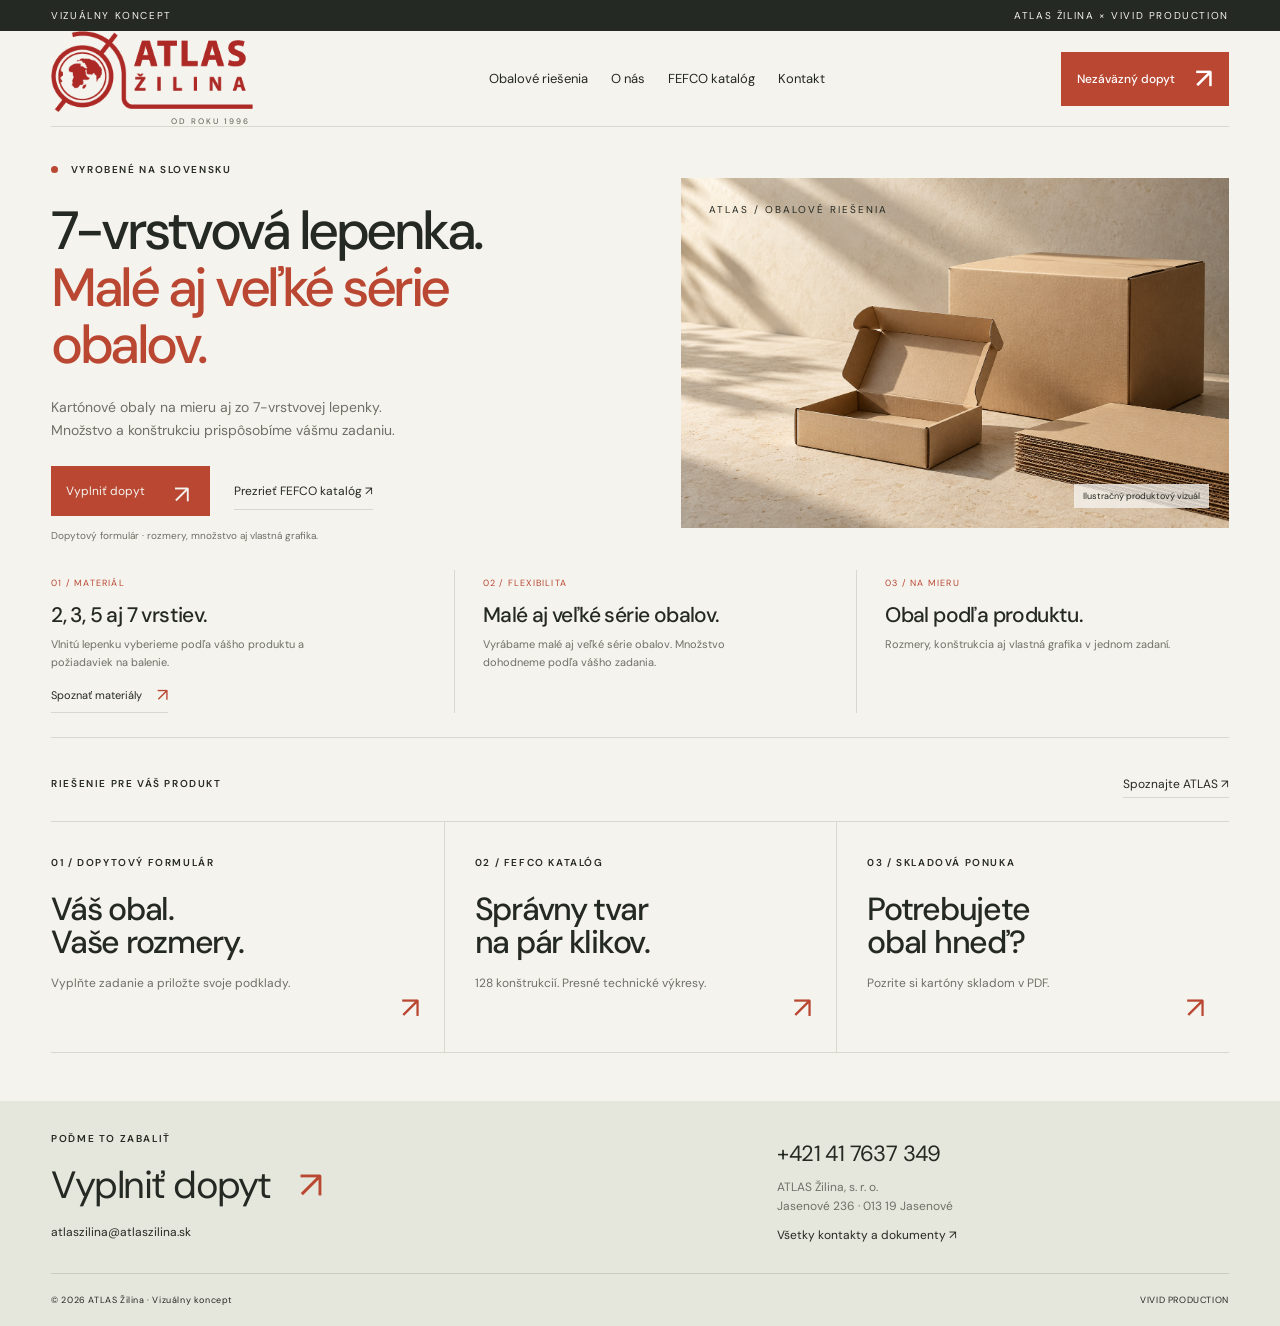
==== commit 0860449a: "Move since 1996 into a subtle logo signature" ====
--- a/index.html
+++ b/index.html
@@ -1,4 +1,4 @@
 <!doctype html>
 <html lang="sk"><head><meta charset="utf-8"><meta http-equiv="Content-Security-Policy" content="default-src 'none'; base-uri 'none'; object-src 'none'; script-src 'self'; style-src 'self'; font-src 'self'; img-src 'self' data:; connect-src 'self' blob:; form-action 'none'"><meta name="referrer" content="strict-origin-when-cross-origin"><meta name="viewport" content="width=device-width,initial-scale=1"><meta name="robots" content="noindex,nofollow"><meta name="description" content="ATLAS Žilina — návrh a výroba kartónových obalov na mieru. Vizuálny koncept od Vivid Production."><title>ATLAS Žilina — Obaly na mieru — malé aj veľké série obalov.</title><link rel="stylesheet" href="style.css"></head>
-<body id="top" class="minimal-home"><div class="concept">VIZUÁLNY KONCEPT <span>ATLAS ŽILINA × VIVID PRODUCTION</span></div><header><a href="index.html" aria-label="Atlas Žilina — úvod"><img class="logo" src="logo.png" alt="ATLAS Žilina"></a><nav id="nav"><a href="index.html#riesenia">Obalové riešenia</a><a href="o-nas.html">O nás</a><a href="fefco.html">FEFCO katalóg</a><a href="index.html#kontakt">Kontakt</a></nav><a class="nav-cta" href="dopyt.html">Nezáväzný dopyt <span aria-hidden="true">↗</span></a><button id="menu" aria-label="Otvoriť menu" aria-expanded="false">☰</button></header>
+<body id="top" class="minimal-home"><div class="concept">VIZUÁLNY KONCEPT <span>ATLAS ŽILINA × VIVID PRODUCTION</span></div><header><a class="brand-lockup" href="index.html" aria-label="Atlas Žilina — úvod, od roku 1996"><img class="logo" src="logo.png" alt="ATLAS Žilina"><span class="brand-since">OD ROKU 1996</span></a><nav id="nav"><a href="index.html#riesenia">Obalové riešenia</a><a href="o-nas.html">O nás</a><a href="fefco.html">FEFCO katalóg</a><a href="index.html#kontakt">Kontakt</a></nav><a class="nav-cta" href="dopyt.html">Nezáväzný dopyt <span aria-hidden="true">↗</span></a><button id="menu" aria-label="Otvoriť menu" aria-expanded="false">☰</button></header>
 <main><section class="hero"><div class="hero-layout"><div class="hero-copy"><div class="eyebrow"><span class="dot"></span> VYROBENÉ NA SLOVENSKU</div><h1>7-vrstvová lepenka.<br><span>Malé aj veľké série obalov.</span></h1><p>Kartónové obaly na mieru aj zo 7-vrstvovej lepenky.<br>Množstvo a konštrukciu prispôsobíme vášmu zadaniu.</p><div class="hero-actions"><a class="round-link inquiry-primary" href="dopyt.html">Vyplniť dopyt <span aria-hidden="true">↗</span></a><a class="hero-secondary" href="fefco.html">Prezrieť FEFCO katalóg ↗</a></div><p class="hero-form-hint">Dopytový formulár · rozmery, množstvo aj vlastná grafika.</p></div><div class="hero-image"><img src="hero.png" alt="Ilustračná kompozícia kartónových obalov na mieru" fetchpriority="high"><div class="image-tag">ATLAS / OBALOVÉ RIEŠENIA</div><span class="image-note">Ilustračný produktový vizuál</span></div></div><div class="atlas-strengths" aria-label="Naše hlavné výhody"><div><span class="strength-index">01 / MATERIÁL</span><h2>2, 3, 5 aj 7 vrstiev.</h2><p>Vlnitú lepenku vyberieme podľa vášho produktu a požiadaviek na balenie.</p><a class="material-discover" href="materialy.html">Spoznať materiály <span aria-hidden="true">↗</span></a></div><div><span class="strength-index">02 / FLEXIBILITA</span><h2>Malé aj veľké série obalov.</h2><p>Vyrábame malé aj veľké série obalov. Množstvo dohodneme podľa vášho zadania.</p></div><div><span class="strength-index">03 / NA MIERU</span><h2>Obal podľa produktu.</h2><p>Rozmery, konštrukcia aj vlastná grafika v jednom zadaní.</p></div></div></section><section id="riesenia" class="home-solutions"><div class="home-section-label"><span class="eyebrow">RIEŠENIE PRE VÁŠ PRODUKT</span><a href="o-nas.html">Spoznajte ATLAS ↗</a></div><div class="home-options"><a href="dopyt.html"><span class="eyebrow">01 / DOPYTOVÝ FORMULÁR</span><h2>Váš obal.<br> Vaše rozmery.</h2><p>Vyplňte zadanie a priložte svoje podklady.</p><span class="option-arrow" aria-hidden="true">↗</span></a><a href="fefco.html"><span class="eyebrow">02 / FEFCO KATALÓG</span><h2>Správny tvar<br> na pár klikov.</h2><p>128 konštrukcií. Presné technické výkresy.</p><span class="option-arrow" aria-hidden="true">↗</span></a><a href="https://www.atlaszilina.sk/files/kartony_skladom.pdf" target="_blank" rel="noopener"><span class="eyebrow">03 / SKLADOVÁ PONUKA</span><h2>Potrebujete<br> obal hneď?</h2><p>Pozrite si kartóny skladom v PDF.</p><span class="option-arrow" aria-hidden="true">↗</span></a></div></section></main><footer id="kontakt" class="home-footer"><div class="home-contact"><div><span class="eyebrow">POĎME TO ZABALIŤ</span><a class="home-email" href="dopyt.html">Vyplniť dopyt <span>↗</span></a><a href="mailto:atlaszilina@atlaszilina.sk">atlaszilina@atlaszilina.sk</a></div><div><a class="home-phone" href="tel:+421417637349">+421 41 7637 349</a><p>ATLAS Žilina, s. r. o.<br>Jasenové 236 · 013 19 Jasenové</p><a href="o-nas.html#kontakt">Všetky kontakty a dokumenty ↗</a></div></div><div class="footer-bottom"><span>© 2026 ATLAS Žilina · Vizuálny koncept</span><span>VIVID PRODUCTION</span></div></footer><script src="app.js"></script></body></html>
--- a/style.css
+++ b/style.css
@@ -25,3 +25,8 @@
 @media(max-width:620px){.minimal-home .hero h1{font-size:clamp(37px,10vw,55px)}.atlas-strengths{grid-template-columns:1fr;gap:15px;padding:23px 0}.atlas-strengths>div+div{border-left:0;border-top:1px solid var(--line);padding:15px 0 0}.atlas-strengths h2{font-size:21px;margin:7px 0 5px}.atlas-strengths p{max-width:100%;font-size:11px}.strength-index{font-size:8px}}
 
 .material-discover{display:inline-flex;align-items:center;gap:15px;font-size:11px;margin-top:11px;border-bottom:1px solid var(--line);padding-bottom:5px}.material-discover span{font-size:18px;color:var(--red)}.materials-main{padding:30px 4% 55px}.materials-heading{display:grid;grid-template-columns:1.5fr 1fr;gap:10%;align-items:end;margin:20px 0 40px}.materials-heading h1{font-size:clamp(40px,4.8vw,67px);line-height:1.04;letter-spacing:-.055em;margin-top:22px}.materials-heading p{font-size:14px;color:var(--muted);max-width:340px}.materials-grid{display:grid;grid-template-columns:repeat(2,1fr);gap:28px}.material-card{border:1px solid var(--line)}.material-figure{background:#ede9df;padding:24px}.material-figure img{height:220px;object-fit:contain;margin:8px 0}.material-schema-note{font-size:8px;letter-spacing:1.1px;color:var(--muted)}.material-card-copy{padding:25px;display:grid;grid-template-columns:1fr 1fr;gap:18px}.material-card-copy h2{font-size:28px;line-height:1.15;letter-spacing:-1px}.material-card-copy p{font-size:12px;color:var(--muted)}.material-card-copy>a{font-size:12px;grid-column:1/-1;display:flex;justify-content:space-between;align-items:center;border-top:1px solid var(--line);padding-top:16px}.material-card-copy>a>span{font-size:24px;color:var(--red)}.materials-help{display:flex;justify-content:space-between;align-items:center;gap:25px;padding:30px 0 0}.materials-help p{font-size:14px}.materials-help strong{font-weight:500}.material-discover:hover,.material-card-copy>a:hover{color:var(--red)}@media(max-width:620px){.materials-main{padding-top:25px}.materials-heading{grid-template-columns:1fr;gap:20px;margin-bottom:28px}.materials-heading h1{font-size:43px}.materials-heading p{font-size:12px}.materials-grid{grid-template-columns:1fr;gap:22px}.material-figure{padding:20px}.material-figure img{height:190px}.material-card-copy{padding:22px;gap:16px}.material-card-copy h2{font-size:24px}.material-card-copy p{font-size:11px}.materials-help{align-items:stretch;flex-direction:column}.materials-help .nav-cta{margin-left:0;justify-content:space-between}}
+
+.about-intro{position:relative;padding-right:42%}.company-since{position:absolute;right:8%;top:50%;transform:translateY(-50%);padding-left:35px;border-left:1px solid var(--line)}.company-since strong{display:block;font-size:clamp(80px,10vw,145px);font-weight:500;line-height:1;letter-spacing:-.08em;margin:15px 0}.company-since strong span{color:var(--red)}.company-since p{font-size:12px;color:var(--muted)}@media(max-width:620px){.about-intro{padding-right:4%}.company-since{position:static;transform:none;border-left:0;border-top:1px solid var(--line);padding:23px 0 0;margin-top:25px}.company-since strong{font-size:90px;margin:10px 0}.about-links{flex-wrap:wrap;gap:18px}}
+
+/* Heritage signature beneath the original logo. */
+.brand-lockup{display:flex;flex-direction:column;align-items:flex-end;gap:5px;flex-shrink:0;padding:8px 0}.brand-lockup .logo{display:block}.brand-since{display:block;font-size:8px;font-weight:500;letter-spacing:2px;line-height:1.2;color:var(--muted);padding-right:3px}.about-intro{padding-right:4%}.company-since{display:none}@media(max-width:620px){.brand-lockup{gap:4px;padding:5px 0}.brand-since{font-size:7px;letter-spacing:1.3px;padding-right:2px}}
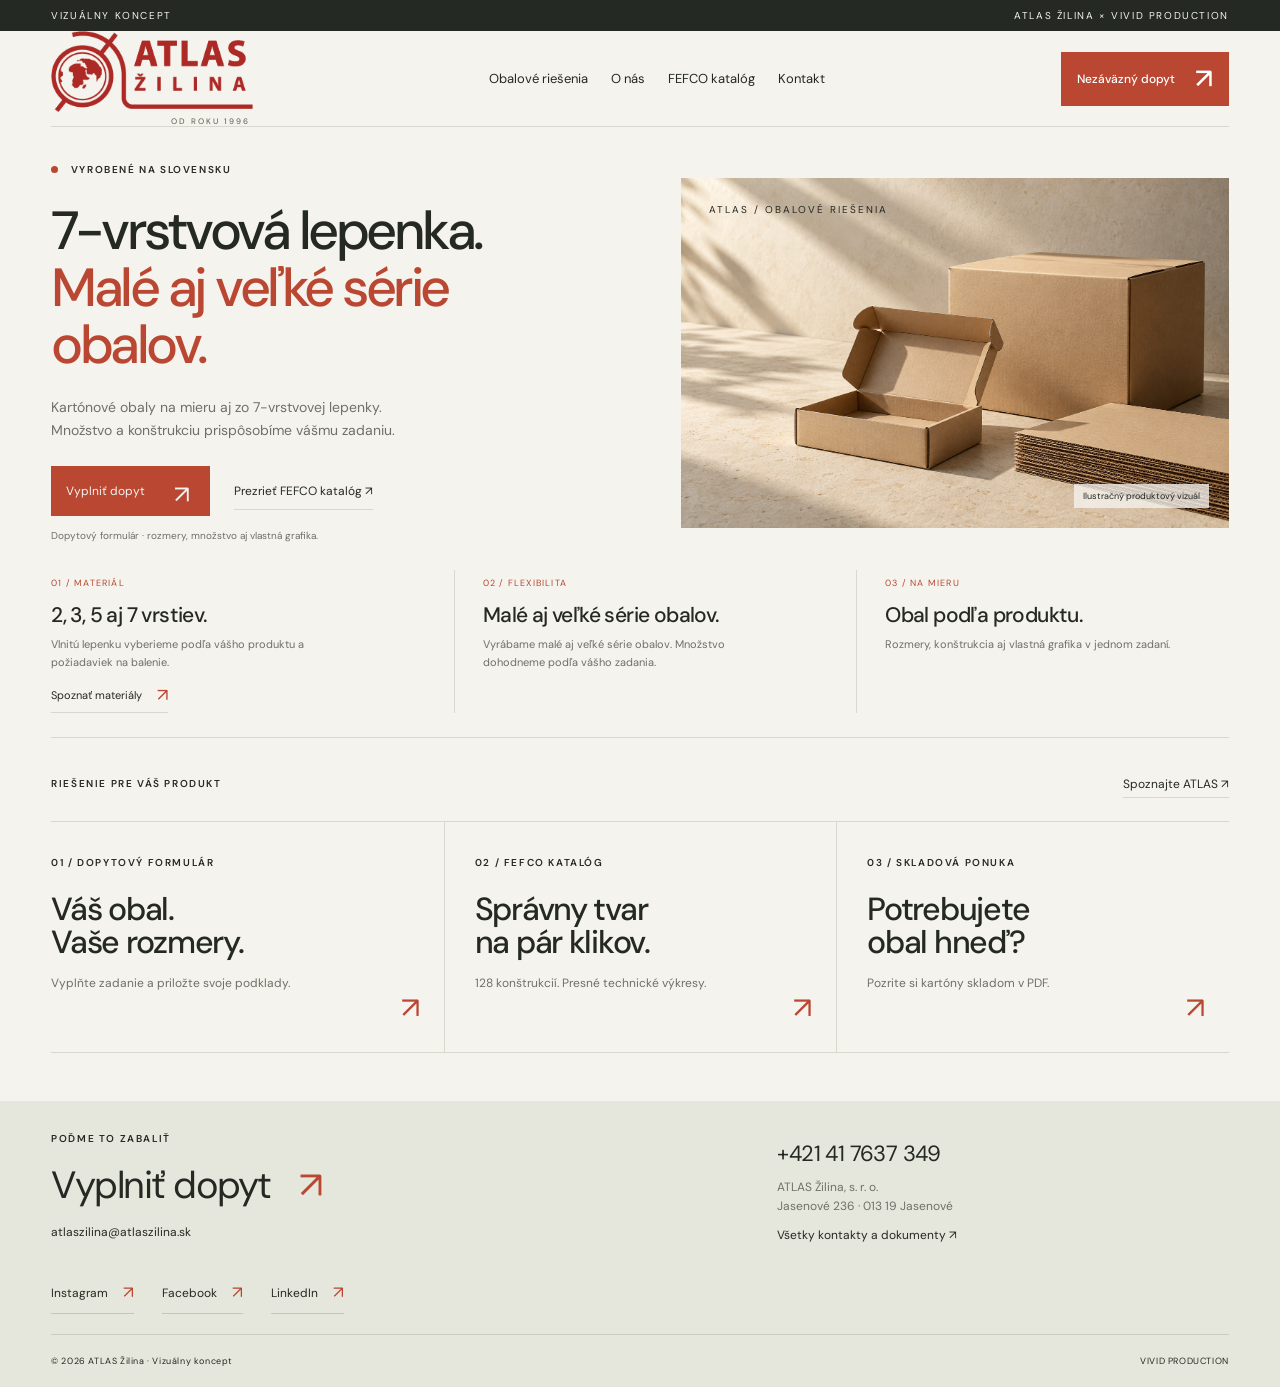
==== commit a178a673: "Add Instagram Facebook and LinkedIn links to every page footer" ====
--- a/index.html
+++ b/index.html
@@ -1,4 +1,4 @@
 <!doctype html>
-<html lang="sk"><head><meta charset="utf-8"><meta http-equiv="Content-Security-Policy" content="default-src 'none'; base-uri 'none'; object-src 'none'; script-src 'self'; style-src 'self'; font-src 'self'; img-src 'self' data:; connect-src 'self' blob:; form-action 'none'"><meta name="referrer" content="strict-origin-when-cross-origin"><meta name="viewport" content="width=device-width,initial-scale=1"><meta name="robots" content="noindex,nofollow"><meta name="description" content="ATLAS Žilina — návrh a výroba kartónových obalov na mieru. Vizuálny koncept od Vivid Production."><title>ATLAS Žilina — Obaly na mieru — malé aj veľké série obalov.</title><link rel="stylesheet" href="style.css"></head>
+<html lang="sk"><head><meta charset="utf-8"><meta http-equiv="Content-Security-Policy" content="default-src 'none'; base-uri 'none'; object-src 'none'; script-src 'self'; style-src 'self'; font-src 'self'; img-src 'self' data:; connect-src 'self' blob:; form-action 'none'"><meta name="referrer" content="strict-origin-when-cross-origin"><meta name="viewport" content="width=device-width,initial-scale=1"><meta name="robots" content="noindex,nofollow"><meta name="description" content="ATLAS Žilina — návrh a výroba kartónových obalov na mieru. Vizuálny koncept od Vivid Production."><title>ATLAS Žilina — Obaly na mieru — malé aj veľké série obalov.</title><link rel="stylesheet" href="style.css?v=20261125-socials"></head>
 <body id="top" class="minimal-home"><div class="concept">VIZUÁLNY KONCEPT <span>ATLAS ŽILINA × VIVID PRODUCTION</span></div><header><a class="brand-lockup" href="index.html" aria-label="Atlas Žilina — úvod, od roku 1996"><img class="logo" src="logo.png" alt="ATLAS Žilina"><span class="brand-since">OD ROKU 1996</span></a><nav id="nav"><a href="index.html#riesenia">Obalové riešenia</a><a href="o-nas.html">O nás</a><a href="fefco.html">FEFCO katalóg</a><a href="index.html#kontakt">Kontakt</a></nav><a class="nav-cta" href="dopyt.html">Nezáväzný dopyt <span aria-hidden="true">↗</span></a><button id="menu" aria-label="Otvoriť menu" aria-expanded="false">☰</button></header>
-<main><section class="hero"><div class="hero-layout"><div class="hero-copy"><div class="eyebrow"><span class="dot"></span> VYROBENÉ NA SLOVENSKU</div><h1>7-vrstvová lepenka.<br><span>Malé aj veľké série obalov.</span></h1><p>Kartónové obaly na mieru aj zo 7-vrstvovej lepenky.<br>Množstvo a konštrukciu prispôsobíme vášmu zadaniu.</p><div class="hero-actions"><a class="round-link inquiry-primary" href="dopyt.html">Vyplniť dopyt <span aria-hidden="true">↗</span></a><a class="hero-secondary" href="fefco.html">Prezrieť FEFCO katalóg ↗</a></div><p class="hero-form-hint">Dopytový formulár · rozmery, množstvo aj vlastná grafika.</p></div><div class="hero-image"><img src="hero.png" alt="Ilustračná kompozícia kartónových obalov na mieru" fetchpriority="high"><div class="image-tag">ATLAS / OBALOVÉ RIEŠENIA</div><span class="image-note">Ilustračný produktový vizuál</span></div></div><div class="atlas-strengths" aria-label="Naše hlavné výhody"><div><span class="strength-index">01 / MATERIÁL</span><h2>2, 3, 5 aj 7 vrstiev.</h2><p>Vlnitú lepenku vyberieme podľa vášho produktu a požiadaviek na balenie.</p><a class="material-discover" href="materialy.html">Spoznať materiály <span aria-hidden="true">↗</span></a></div><div><span class="strength-index">02 / FLEXIBILITA</span><h2>Malé aj veľké série obalov.</h2><p>Vyrábame malé aj veľké série obalov. Množstvo dohodneme podľa vášho zadania.</p></div><div><span class="strength-index">03 / NA MIERU</span><h2>Obal podľa produktu.</h2><p>Rozmery, konštrukcia aj vlastná grafika v jednom zadaní.</p></div></div></section><section id="riesenia" class="home-solutions"><div class="home-section-label"><span class="eyebrow">RIEŠENIE PRE VÁŠ PRODUKT</span><a href="o-nas.html">Spoznajte ATLAS ↗</a></div><div class="home-options"><a href="dopyt.html"><span class="eyebrow">01 / DOPYTOVÝ FORMULÁR</span><h2>Váš obal.<br> Vaše rozmery.</h2><p>Vyplňte zadanie a priložte svoje podklady.</p><span class="option-arrow" aria-hidden="true">↗</span></a><a href="fefco.html"><span class="eyebrow">02 / FEFCO KATALÓG</span><h2>Správny tvar<br> na pár klikov.</h2><p>128 konštrukcií. Presné technické výkresy.</p><span class="option-arrow" aria-hidden="true">↗</span></a><a href="https://www.atlaszilina.sk/files/kartony_skladom.pdf" target="_blank" rel="noopener"><span class="eyebrow">03 / SKLADOVÁ PONUKA</span><h2>Potrebujete<br> obal hneď?</h2><p>Pozrite si kartóny skladom v PDF.</p><span class="option-arrow" aria-hidden="true">↗</span></a></div></section></main><footer id="kontakt" class="home-footer"><div class="home-contact"><div><span class="eyebrow">POĎME TO ZABALIŤ</span><a class="home-email" href="dopyt.html">Vyplniť dopyt <span>↗</span></a><a href="mailto:atlaszilina@atlaszilina.sk">atlaszilina@atlaszilina.sk</a></div><div><a class="home-phone" href="tel:+421417637349">+421 41 7637 349</a><p>ATLAS Žilina, s. r. o.<br>Jasenové 236 · 013 19 Jasenové</p><a href="o-nas.html#kontakt">Všetky kontakty a dokumenty ↗</a></div></div><div class="footer-bottom"><span>© 2026 ATLAS Žilina · Vizuálny koncept</span><span>VIVID PRODUCTION</span></div></footer><script src="app.js"></script></body></html>+<main><section class="hero"><div class="hero-layout"><div class="hero-copy"><div class="eyebrow"><span class="dot"></span> VYROBENÉ NA SLOVENSKU</div><h1>7-vrstvová lepenka.<br><span>Malé aj veľké série obalov.</span></h1><p>Kartónové obaly na mieru aj zo 7-vrstvovej lepenky.<br>Množstvo a konštrukciu prispôsobíme vášmu zadaniu.</p><div class="hero-actions"><a class="round-link inquiry-primary" href="dopyt.html">Vyplniť dopyt <span aria-hidden="true">↗</span></a><a class="hero-secondary" href="fefco.html">Prezrieť FEFCO katalóg ↗</a></div><p class="hero-form-hint">Dopytový formulár · rozmery, množstvo aj vlastná grafika.</p></div><div class="hero-image"><img src="hero.png" alt="Ilustračná kompozícia kartónových obalov na mieru" fetchpriority="high"><div class="image-tag">ATLAS / OBALOVÉ RIEŠENIA</div><span class="image-note">Ilustračný produktový vizuál</span></div></div><div class="atlas-strengths" aria-label="Naše hlavné výhody"><div><span class="strength-index">01 / MATERIÁL</span><h2>2, 3, 5 aj 7 vrstiev.</h2><p>Vlnitú lepenku vyberieme podľa vášho produktu a požiadaviek na balenie.</p><a class="material-discover" href="materialy.html">Spoznať materiály <span aria-hidden="true">↗</span></a></div><div><span class="strength-index">02 / FLEXIBILITA</span><h2>Malé aj veľké série obalov.</h2><p>Vyrábame malé aj veľké série obalov. Množstvo dohodneme podľa vášho zadania.</p></div><div><span class="strength-index">03 / NA MIERU</span><h2>Obal podľa produktu.</h2><p>Rozmery, konštrukcia aj vlastná grafika v jednom zadaní.</p></div></div></section><section id="riesenia" class="home-solutions"><div class="home-section-label"><span class="eyebrow">RIEŠENIE PRE VÁŠ PRODUKT</span><a href="o-nas.html">Spoznajte ATLAS ↗</a></div><div class="home-options"><a href="dopyt.html"><span class="eyebrow">01 / DOPYTOVÝ FORMULÁR</span><h2>Váš obal.<br> Vaše rozmery.</h2><p>Vyplňte zadanie a priložte svoje podklady.</p><span class="option-arrow" aria-hidden="true">↗</span></a><a href="fefco.html"><span class="eyebrow">02 / FEFCO KATALÓG</span><h2>Správny tvar<br> na pár klikov.</h2><p>128 konštrukcií. Presné technické výkresy.</p><span class="option-arrow" aria-hidden="true">↗</span></a><a href="https://www.atlaszilina.sk/files/kartony_skladom.pdf" target="_blank" rel="noopener"><span class="eyebrow">03 / SKLADOVÁ PONUKA</span><h2>Potrebujete<br> obal hneď?</h2><p>Pozrite si kartóny skladom v PDF.</p><span class="option-arrow" aria-hidden="true">↗</span></a></div></section></main><footer id="kontakt" class="home-footer"><div class="home-contact"><div><span class="eyebrow">POĎME TO ZABALIŤ</span><a class="home-email" href="dopyt.html">Vyplniť dopyt <span>↗</span></a><a href="mailto:atlaszilina@atlaszilina.sk">atlaszilina@atlaszilina.sk</a></div><div><a class="home-phone" href="tel:+421417637349">+421 41 7637 349</a><p>ATLAS Žilina, s. r. o.<br>Jasenové 236 · 013 19 Jasenové</p><a href="o-nas.html#kontakt">Všetky kontakty a dokumenty ↗</a></div></div><nav class="footer-socials" aria-label="Sociálne siete ATLAS Žilina"><a href="https://www.instagram.com/atlaszilina.sk/" target="_blank" rel="noopener noreferrer" aria-label="Instagram ATLAS Žilina — otvorí sa v novej karte">Instagram<span aria-hidden="true">↗</span></a><a href="https://www.facebook.com/profile.php?id=100064442391622" target="_blank" rel="noopener noreferrer" aria-label="Facebook ATLAS Žilina — otvorí sa v novej karte">Facebook<span aria-hidden="true">↗</span></a><a href="https://www.linkedin.com/company/atlaszilina/" target="_blank" rel="noopener noreferrer" aria-label="LinkedIn ATLAS Žilina — otvorí sa v novej karte">LinkedIn<span aria-hidden="true">↗</span></a></nav><div class="footer-bottom"><span>© 2026 ATLAS Žilina · Vizuálny koncept</span><span>VIVID PRODUCTION</span></div></footer><script src="app.js"></script></body></html>
--- a/style.css
+++ b/style.css
@@ -30,3 +30,40 @@
 
 /* Heritage signature beneath the original logo. */
 .brand-lockup{display:flex;flex-direction:column;align-items:flex-end;gap:5px;flex-shrink:0;padding:8px 0}.brand-lockup .logo{display:block}.brand-since{display:block;font-size:8px;font-weight:500;letter-spacing:2px;line-height:1.2;color:var(--muted);padding-right:3px}.about-intro{padding-right:4%}.company-since{display:none}@media(max-width:620px){.brand-lockup{gap:4px;padding:5px 0}.brand-since{font-size:7px;letter-spacing:1.3px;padding-right:2px}}
+
+/* Original team portraits, November 2026. */
+.team-portraits{padding-top:64px;padding-bottom:65px}
+.team-portraits .intro{margin-bottom:34px;gap:9%}
+.team-portraits .team-grid{gap:34px 26px;align-items:start}
+.team-portraits .person{min-width:0}
+.portrait-frame{position:relative;aspect-ratio:4/5;overflow:hidden;background:#dfe2df}
+.portrait-frame img{display:block;width:100%;height:100%;object-fit:cover;transition:transform .6s ease}
+.portrait-frame:hover img{transform:scale(1.025)}
+.portrait-number{position:absolute;top:15px;left:16px;font-size:10px;letter-spacing:1.4px;color:#414b49}
+.team-portraits .person-title{margin:17px 0 7px;align-items:flex-start}
+.team-portraits .person-title h3{font-size:clamp(18px,1.7vw,25px);line-height:1.2;letter-spacing:-.65px}
+.person-contact-arrow{display:grid;place-items:center;width:29px;height:29px;border:1px solid var(--line);flex-shrink:0;font-size:19px}
+.person-contact-arrow:hover{background:var(--ink);color:var(--paper)}
+.team-portraits .person-role{font-size:11px;line-height:1.5;min-height:0;margin-bottom:10px}
+.team-portraits .person>a{font-size:12px;line-height:1.8}
+.portrait-team-label{font-size:9px;letter-spacing:1.1px;color:var(--muted);margin-top:16px;line-height:1.5}
+.team-directory{border-top:1px solid var(--line);margin-top:46px;padding-top:29px}
+.team-directory-heading{display:flex;justify-content:space-between;align-items:baseline;gap:20px;margin-bottom:23px}
+.team-directory-heading>h3{font-size:25px;letter-spacing:-.8px}
+.team-directory-grid{display:grid;grid-template-columns:repeat(4,minmax(0,1fr));gap:24px}
+.team-directory-card .person-title{margin:0 0 8px}
+.team-directory-card .person-title h3{font-size:17px;line-height:1.3}
+.team-directory-card>a{display:block;font-size:11px;line-height:1.9;overflow-wrap:anywhere}
+.team-directory-card>a:hover{color:var(--red)}
+.team-directory-card .person-role{color:var(--muted);font-size:11px;margin-bottom:8px}
+@media(max-width:900px){.team-directory-grid{grid-template-columns:repeat(2,minmax(0,1fr));gap:26px}.team-portraits .team-grid{gap:30px 18px}}
+@media(max-width:620px){.team-portraits{padding-top:42px;padding-bottom:42px}.team-portraits .intro{grid-template-columns:1fr;gap:18px;margin-bottom:26px}.team-portraits .intro>p{font-size:12px;max-width:330px}.team-portraits .team-grid{grid-template-columns:repeat(2,minmax(0,1fr));gap:28px 14px}.team-portraits .person-title{margin-top:13px;gap:6px}.team-portraits .person-title h3{font-size:17px;line-height:1.25}.team-portraits .person-role{font-size:10px}.team-portraits .person>a{font-size:10px}.person-contact-arrow{width:23px;height:23px;font-size:16px}.portrait-number{font-size:8px;top:11px;left:11px}.portrait-team-label{font-size:8px;letter-spacing:.7px;margin-top:11px}.team-directory{margin-top:30px;padding-top:23px}.team-directory-heading{display:block;margin-bottom:22px}.team-directory-heading>h3{font-size:23px;margin-top:10px}.team-directory-grid{gap:22px 14px}.team-directory-card .person-title h3{font-size:15px}.team-directory-card>a{font-size:10px}}
+@media(prefers-reduced-motion:reduce){.portrait-frame img{transition:none}.portrait-frame:hover img{transform:none}}
+
+/* Direct links to the three company channels. */
+.footer-socials{display:flex;flex-wrap:wrap;align-items:center;gap:12px 28px;padding:0 0 20px;margin:0;font-size:12px}
+.footer-socials>a{display:inline-flex;align-items:center;gap:15px;padding:8px 0;border-bottom:1px solid #c4c8b8;line-height:1.4}
+.footer-socials>a>span{font-size:17px;color:var(--red)}
+.footer-socials>a:hover{color:var(--red);border-color:var(--red)}
+.catalog-footer{flex-wrap:wrap}.catalog-footer>.footer-socials{flex-basis:100%;padding:4px 0 0;gap:12px 28px}
+@media(max-width:620px){.footer-socials{gap:10px 23px;padding-bottom:17px;font-size:11px}.footer-socials>a{gap:10px}.catalog-footer>.footer-socials{padding-top:3px}}
